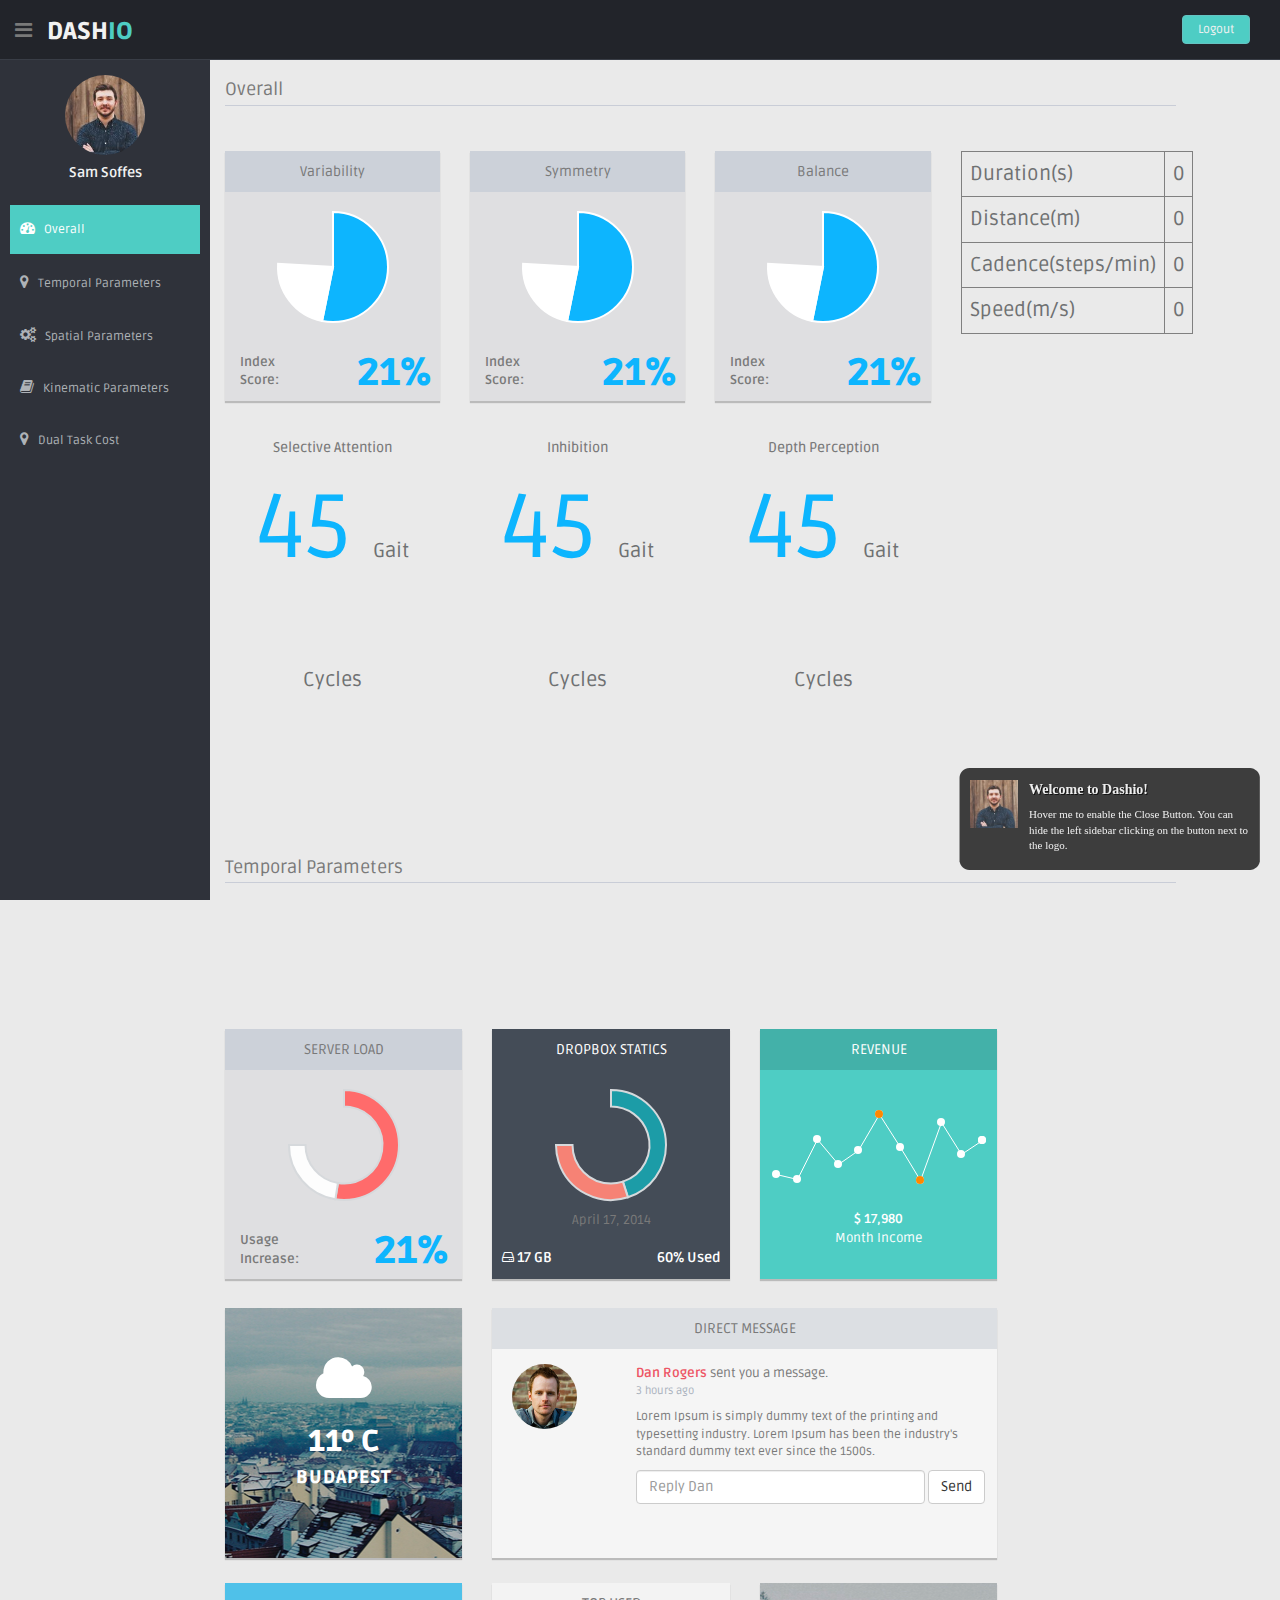
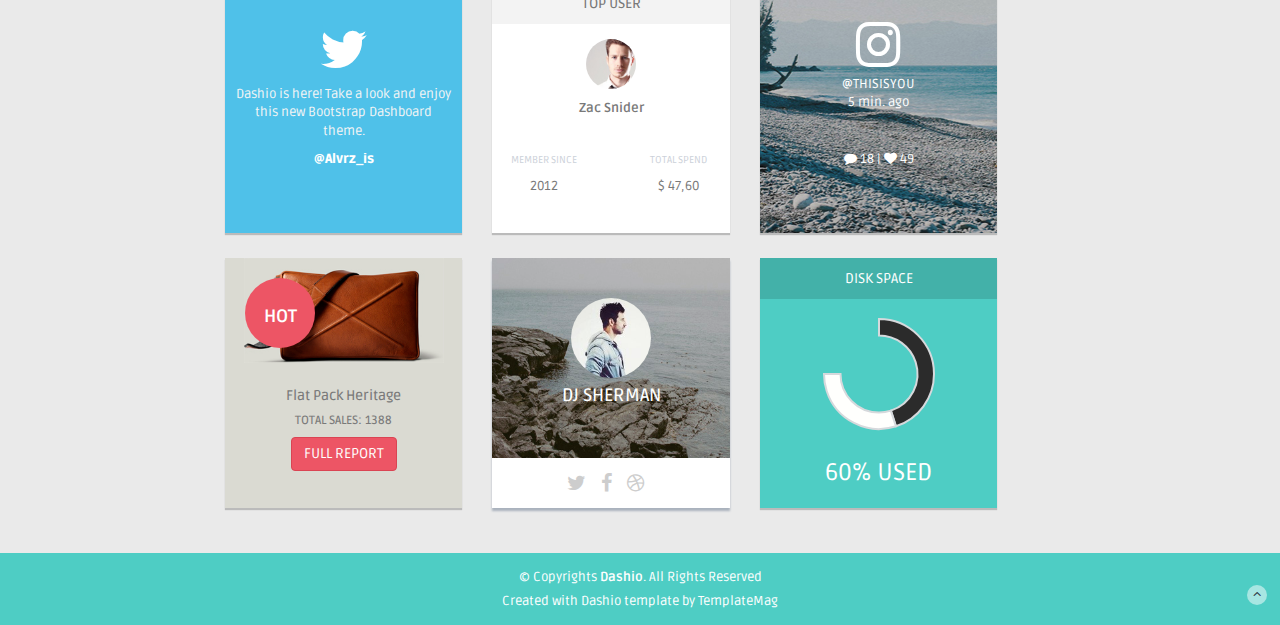
==== Dashio/index.html @ 09b2ec81 "using template for layout" ====
<!DOCTYPE html>
<html lang="en">

<head>
  <meta charset="utf-8">
  <meta name="viewport" content="width=device-width, initial-scale=1.0">
  <meta name="description" content="">
  <meta name="author" content="Dashboard">
  <meta name="keyword" content="Dashboard, Bootstrap, Admin, Template, Theme, Responsive, Fluid, Retina">
  <title>Dashio - Bootstrap Admin Template</title>

  <!-- Favicons -->
  <link href="img/favicon.png" rel="icon">
  <link href="img/apple-touch-icon.png" rel="apple-touch-icon">

  <!-- Bootstrap core CSS -->
  <link href="lib/bootstrap/css/bootstrap.min.css" rel="stylesheet">
  <!--external css-->
  <link href="lib/font-awesome/css/font-awesome.css" rel="stylesheet" />
  <link rel="stylesheet" type="text/css" href="css/zabuto_calendar.css">
  <link rel="stylesheet" type="text/css" href="lib/gritter/css/jquery.gritter.css" />
  <!-- Custom styles for this template -->
  <link href="css/style.css" rel="stylesheet">
  <link href="css/style-responsive.css" rel="stylesheet">
  <script src="lib/chart-master/Chart.js"></script>

  <!-- =======================================================
    Template Name: Dashio
    Template URL: https://templatemag.com/dashio-bootstrap-admin-template/
    Author: TemplateMag.com
    License: https://templatemag.com/license/
  ======================================================= -->
</head>

<body>
  <section id="container">
    <!-- **********************************************************************************************************************************************************
        TOP BAR CONTENT & NOTIFICATIONS
        *********************************************************************************************************************************************************** -->
    <!--header start-->
    <header class="header black-bg">
      <div class="sidebar-toggle-box">
        <div class="fa fa-bars tooltips" data-placement="right" data-original-title="Toggle Navigation"></div>
      </div>
      <!--logo start-->
      <a href="index.html" class="logo"><b>DASH<span>IO</span></b></a>
      <!--logo end-->
      <div class="top-menu">
        <ul class="nav pull-right top-menu">
          <li><a class="logout" href="login.html">Logout</a></li>
        </ul>
      </div>
    </header>
    <!--header end-->
    <!-- **********************************************************************************************************************************************************
        MAIN SIDEBAR MENU
        *********************************************************************************************************************************************************** -->
    <!--sidebar start-->
    <aside>
      <div id="sidebar" class="nav-collapse ">
        <!-- sidebar menu start-->
        <ul class="sidebar-menu" id="nav-accordion">
          <p class="centered"><a href="profile.html"><img src="img/ui-sam.jpg" class="img-circle" width="80"></a></p>
          <h5 class="centered">Sam Soffes</h5>
          <li class="mt">
            <a class="active" href="index.html#overall">
              <i class="fa fa-dashboard"></i>
              <span>Overall</span>
              </a>
          </li>
          <li>
            <a href="index.html">
              <i class="fa fa-map-marker"></i>
              <span>Temporal Parameters</span>
              </a>
          </li>
          <li class="sub-menu">
            <a href="javascript:;">
              <i class="fa fa-cogs"></i>
              <span>Spatial Parameters</span>
              </a>
            <ul class="sub">
              <li><a href="index.html">Stride Length</a></li>
              <li><a href="index.html">Stride Width</a></li>
              <li><a href="index.html">Step Height</a></li>
            </ul>
          </li>
          <li class="sub-menu">
            <a href="javascript:;">
              <i class="fa fa-book"></i>
              <span>Kinematic Parameters</span>
              </a>
            <ul class="sub">
              <li><a href="index.html">Knee Bend Angle</a></li>
              <li><a href="index.html">Trunk Forward Angle</a></li>
              <li><a href="index.html">Lateral Trunk Lean Angle</a></li>
            </ul>
          </li>
          <li>
            <a href="index.html">
              <i class="fa fa-map-marker"></i>
              <span>Dual Task Cost </span>
              </a>
          </li>
    
        <!-- sidebar menu end-->
      </div>
    </aside>
    <!--sidebar end-->
    <!-- **********************************************************************************************************************************************************
        MAIN CONTENT
        *********************************************************************************************************************************************************** -->
    <!--main content start-->
    <section id="main-content">
      <section id="overall">
        <section class="wrapper">
          <div class="row">
            <div class="col-lg-11 main-chart">
              <div class="border-head">
                <h3>Overall</h3>
              </div>

              <div class="row mt">
                <div class="col-md-3 col-sm-4 mb">
                  <div class="grey-panel pn donut-chart">
                    <div class="grey-header">
                      <h5>Variability</h5>
                    </div>
                    <canvas id="variability01" height="120" width="120"></canvas>
                    <div class="row">
                      <div class="col-sm-6 col-xs-6 goleft">
                        <p>Index<br/>Score:</p>
                      </div>
                      <div class="col-sm-6 col-xs-6">
                        <h2>21%</h2>
                      </div>
                    </div>
                  </div>
                  <!-- /grey-panel -->
                </div>

                <div class="col-md-3 col-sm-4 mb">
                  <div class="grey-panel pn donut-chart">
                    <div class="grey-header">
                      <h5>Symmetry</h5>
                    </div>
                    <canvas id="symmetry01" height="120" width="120"></canvas>
                    <div class="row">
                      <div class="col-sm-6 col-xs-6 goleft">
                        <p>Index<br/>Score:</p>
                      </div>
                      <div class="col-sm-6 col-xs-6">
                        <h2>21%</h2>
                      </div>
                    </div>
                  </div>
                  <!-- /grey-panel -->
                </div>

                <div class="col-md-3 col-sm-4 mb">
                  <div class="grey-panel pn donut-chart">
                    <div class="grey-header">
                      <h5>Balance</h5>
                    </div>
                    <canvas id="balance01" height="120" width="120"></canvas>
                    <div class="row">
                      <div class="col-sm-6 col-xs-6 goleft">
                        <p>Index<br/>Score:</p>
                      </div>
                      <div class="col-sm-6 col-xs-6">
                        <h2>21%</h2>
                      </div>
                    </div>
                  </div>
                  <!-- /grey-panel -->
                </div>

                <div class="col-md-3 col-sm-4 mb" style="font-size:20px; color:#6F7172 ">
                  <table  style="border: 1px solid gray;">
                    <tr>
                      <td style="border: 1px solid gray;padding:8px ">Duration(s)</td>
                      <td style="border: 1px solid gray;padding:8px ">0</td>
                    </tr>
                    <tr>
                      <td style="border: 1px solid gray ;padding:8px">Distance(m)</td>
                      <td style="border: 1px solid gray;padding:8px ">0</td>
                    </tr>
                    <tr>
                      <td style="border: 1px solid gray;padding:8px ">Cadence(steps/min)</td>
                      <td style="border: 1px solid gray;padding:8px ">0</td>
                    </tr>
                    <tr>
                      <td style="border: 1px solid gray ;padding:8px">Speed(m/s)</td>
                      <td style="border: 1px solid gray;padding:8px ">0</td>
                    </tr>
                  </table>
                </div>

              </div>

              <div class="row">
                <div class="col-md-3 col-sm-4 mb">
                  <div class="grey-header centered">
                    <h5>Selective Attention</h5>
                    <p style="text-align:center;font-size:90px;color:#0DB5FE">45
                    <a style="font-size:20px;color:#6F7172">Gait Cycles</a></p>
                  </div>
                </div>

                <div class="col-md-3 col-sm-4 mb">
                  <div class="grey-header centered">
                    <h5>Inhibition</h5>
                    <p style="text-align:center;font-size:90px;color:#0DB5FE">45
                    <a style="font-size:20px;color:#6F7172">Gait Cycles</a></p>
                  </div>
                </div>

                <div class="col-md-3 col-sm-4 mb">
                  <div class="grey-header centered">
                    <h5>Depth Perception</h5>
                    <p style="text-align:center;font-size:90px;color:#0DB5FE">45
                    <a style="font-size:20px;color:#6F7172">Gait Cycles</a></p>
                  </div>
                </div>
              </div>

            </div>
          </div>
        </section>
      <!-- END OVERALL SECTION -->
      </section> 

      <section id="temporal">
        <section class="wrapper">
          <div class="row">
            <div class="col-lg-11 main-chart">
              <div class="border-head">
                <h3>Temporal Parameters</h3>
              </div>

            </div>
          </div>
        </section>
      <!-- END TEMPORAL SECTION -->
      </section>

      <section class="wrapper">
        <div class="row">
          <div class="col-lg-9 main-chart">
            <!--custom chart end-->
            <div class="row mt">
              <!-- SERVER STATUS PANELS -->
              <div class="col-md-4 col-sm-4 mb">
                <div class="grey-panel pn donut-chart">
                  <div class="grey-header">
                    <h5>SERVER LOAD</h5>
                  </div>
                  <canvas id="serverstatus01" height="120" width="120"></canvas>
                  <script>
                    var doughnutData = [{
                        value: 70,
                        color: "#FF6B6B"
                      },
                      {
                        value: 30,
                        color: "#fdfdfd"
                      }
                    ];
                    var myDoughnut = new Chart(document.getElementById("serverstatus01").getContext("2d")).Doughnut(doughnutData);
                  </script>
                  <div class="row">
                    <div class="col-sm-6 col-xs-6 goleft">
                      <p>Usage<br/>Increase:</p>
                    </div>
                    <div class="col-sm-6 col-xs-6">
                      <h2>21%</h2>
                    </div>
                  </div>
                </div>
                <!-- /grey-panel -->
              </div>
              <!-- /col-md-4-->
              <div class="col-md-4 col-sm-4 mb">
                <div class="darkblue-panel pn">
                  <div class="darkblue-header">
                    <h5>DROPBOX STATICS</h5>
                  </div>
                  <canvas id="serverstatus02" height="120" width="120"></canvas>
                  <script>
                    var doughnutData = [{
                        value: 60,
                        color: "#1c9ca7"
                      },
                      {
                        value: 40,
                        color: "#f68275"
                      }
                    ];
                    var myDoughnut = new Chart(document.getElementById("serverstatus02").getContext("2d")).Doughnut(doughnutData);
                  </script>
                  <p>April 17, 2014</p>
                  <footer>
                    <div class="pull-left">
                      <h5><i class="fa fa-hdd-o"></i> 17 GB</h5>
                    </div>
                    <div class="pull-right">
                      <h5>60% Used</h5>
                    </div>
                  </footer>
                </div>
                <!--  /darkblue panel -->
              </div>
              <!-- /col-md-4 -->
              <div class="col-md-4 col-sm-4 mb">
                <!-- REVENUE PANEL -->
                <div class="green-panel pn">
                  <div class="green-header">
                    <h5>REVENUE</h5>
                  </div>
                  <div class="chart mt">
                    <div class="sparkline" data-type="line" data-resize="true" data-height="75" data-width="90%" data-line-width="1" data-line-color="#fff" data-spot-color="#fff" data-fill-color="" data-highlight-line-color="#fff" data-spot-radius="4" data-data="[200,135,667,333,526,996,564,123,890,464,655]"></div>
                  </div>
                  <p class="mt"><b>$ 17,980</b><br/>Month Income</p>
                </div>
              </div>
              <!-- /col-md-4 -->
            </div>
            <!-- /row -->
            <div class="row">
              <!-- WEATHER PANEL -->
              <div class="col-md-4 mb">
                <div class="weather pn">
                  <i class="fa fa-cloud fa-4x"></i>
                  <h2>11º C</h2>
                  <h4>BUDAPEST</h4>
                </div>
              </div>
              <!-- /col-md-4-->
              <!-- DIRECT MESSAGE PANEL -->
              <div class="col-md-8 mb">
                <div class="message-p pn">
                  <div class="message-header">
                    <h5>DIRECT MESSAGE</h5>
                  </div>
                  <div class="row">
                    <div class="col-md-3 centered hidden-sm hidden-xs">
                      <img src="img/ui-danro.jpg" class="img-circle" width="65">
                    </div>
                    <div class="col-md-9">
                      <p>
                        <name>Dan Rogers</name>
                        sent you a message.
                      </p>
                      <p class="small">3 hours ago</p>
                      <p class="message">Lorem Ipsum is simply dummy text of the printing and typesetting industry. Lorem Ipsum has been the industry's standard dummy text ever since the 1500s.</p>
                      <form class="form-inline" role="form">
                        <div class="form-group">
                          <input type="text" class="form-control" id="exampleInputText" placeholder="Reply Dan">
                        </div>
                        <button type="submit" class="btn btn-default">Send</button>
                      </form>
                    </div>
                  </div>
                </div>
                <!-- /Message Panel-->
              </div>
              <!-- /col-md-8  -->
            </div>
            <div class="row">
              <!-- TWITTER PANEL -->
              <div class="col-md-4 mb">
                <div class="twitter-panel pn">
                  <i class="fa fa-twitter fa-4x"></i>
                  <p>Dashio is here! Take a look and enjoy this new Bootstrap Dashboard theme.</p>
                  <p class="user">@Alvrz_is</p>
                </div>
              </div>
              <!-- /col-md-4 -->
              <div class="col-md-4 mb">
                <!-- WHITE PANEL - TOP USER -->
                <div class="white-panel pn">
                  <div class="white-header">
                    <h5>TOP USER</h5>
                  </div>
                  <p><img src="img/ui-zac.jpg" class="img-circle" width="50"></p>
                  <p><b>Zac Snider</b></p>
                  <div class="row">
                    <div class="col-md-6">
                      <p class="small mt">MEMBER SINCE</p>
                      <p>2012</p>
                    </div>
                    <div class="col-md-6">
                      <p class="small mt">TOTAL SPEND</p>
                      <p>$ 47,60</p>
                    </div>
                  </div>
                </div>
              </div>
              <!-- /col-md-4 -->
              <div class="col-md-4 mb">
                <!-- INSTAGRAM PANEL -->
                <div class="instagram-panel pn">
                  <i class="fa fa-instagram fa-4x"></i>
                  <p>@THISISYOU<br/> 5 min. ago
                  </p>
                  <p><i class="fa fa-comment"></i> 18 | <i class="fa fa-heart"></i> 49</p>
                </div>
              </div>
              <!-- /col-md-4 -->
            </div>
            <!-- /row -->
            <div class="row">
              <div class="col-lg-4 col-md-4 col-sm-4 mb">
                <div class="product-panel-2 pn">
                  <div class="badge badge-hot">HOT</div>
                  <img src="img/product.jpg" width="200" alt="">
                  <h5 class="mt">Flat Pack Heritage</h5>
                  <h6>TOTAL SALES: 1388</h6>
                  <button class="btn btn-small btn-theme04">FULL REPORT</button>
                </div>
              </div>
              <!-- /col-md-4 -->
              <!--  PROFILE 02 PANEL -->
              <div class="col-lg-4 col-md-4 col-sm-4 mb">
                <div class="content-panel pn">
                  <div id="profile-02">
                    <div class="user">
                      <img src="img/friends/fr-06.jpg" class="img-circle" width="80">
                      <h4>DJ SHERMAN</h4>
                    </div>
                  </div>
                  <div class="pr2-social centered">
                    <a href="#"><i class="fa fa-twitter"></i></a>
                    <a href="#"><i class="fa fa-facebook"></i></a>
                    <a href="#"><i class="fa fa-dribbble"></i></a>
                  </div>
                </div>
                <!-- /panel -->
              </div>
              <!--/ col-md-4 -->
              <div class="col-md-4 col-sm-4 mb">
                <div class="green-panel pn">
                  <div class="green-header">
                    <h5>DISK SPACE</h5>
                  </div>
                  <canvas id="serverstatus03" height="120" width="120"></canvas>
                  <script>
                    var doughnutData = [{
                        value: 60,
                        color: "#2b2b2b"
                      },
                      {
                        value: 40,
                        color: "#fffffd"
                      }
                    ];
                    var myDoughnut = new Chart(document.getElementById("serverstatus03").getContext("2d")).Doughnut(doughnutData);
                  </script>
                  <h3>60% USED</h3>
                </div>
              </div>
              <!-- /col-md-4 -->
            </div>
            <!-- /row -->
          </div>
          <!-- /col-lg-9 END SECTION MIDDLE -->
        </div>
        <!-- /row -->
      </section>
    </section>
    <!--main content end-->
    <!--footer start-->
    <footer class="site-footer">
      <div class="text-center">
        <p>
          &copy; Copyrights <strong>Dashio</strong>. All Rights Reserved
        </p>
        <div class="credits">
          <!--
            You are NOT allowed to delete the credit link to TemplateMag with free version.
            You can delete the credit link only if you bought the pro version.
            Buy the pro version with working PHP/AJAX contact form: https://templatemag.com/dashio-bootstrap-admin-template/
            Licensing information: https://templatemag.com/license/
          -->
          Created with Dashio template by <a href="https://templatemag.com/">TemplateMag</a>
        </div>
        <a href="index.html#" class="go-top">
          <i class="fa fa-angle-up"></i>
          </a>
      </div>
    </footer>
    <!--footer end-->
  </section>
  <!-- js placed at the end of the document so the pages load faster -->
  <script src="lib/jquery/jquery.min.js"></script>

  <script src="lib/bootstrap/js/bootstrap.min.js"></script>
  <script class="include" type="text/javascript" src="lib/jquery.dcjqaccordion.2.7.js"></script>
  <script src="lib/jquery.scrollTo.min.js"></script>
  <script src="lib/jquery.nicescroll.js" type="text/javascript"></script>
  <script src="lib/jquery.sparkline.js"></script>
  <!--common script for all pages-->
  <script src="lib/common-scripts.js"></script>
  <script type="text/javascript" src="lib/gritter/js/jquery.gritter.js"></script>
  <script type="text/javascript" src="lib/gritter-conf.js"></script>
  <script src="js/bgcharts.js"></script>
  <!--script for this page-->
  <script src="lib/sparkline-chart.js"></script>
  <script src="lib/zabuto_calendar.js"></script>
  <script type="text/javascript">
    $(document).ready(function() {
      var unique_id = $.gritter.add({
        // (string | mandatory) the heading of the notification
        title: 'Welcome to Dashio!',
        // (string | mandatory) the text inside the notification
        text: 'Hover me to enable the Close Button. You can hide the left sidebar clicking on the button next to the logo.',
        // (string | optional) the image to display on the left
        image: 'img/ui-sam.jpg',
        // (bool | optional) if you want it to fade out on its own or just sit there
        sticky: false,
        // (int | optional) the time you want it to be alive for before fading out
        time: 8000,
        // (string | optional) the class name you want to apply to that specific message
        class_name: 'my-sticky-class'
      });

      return false;
    });
  </script>
  <script type="application/javascript">
    $(document).ready(function() {
      $("#date-popover").popover({
        html: true,
        trigger: "manual"
      });
      $("#date-popover").hide();
      $("#date-popover").click(function(e) {
        $(this).hide();
      });

      $("#my-calendar").zabuto_calendar({
        action: function() {
          return myDateFunction(this.id, false);
        },
        action_nav: function() {
          return myNavFunction(this.id);
        },
        ajax: {
          url: "show_data.php?action=1",
          modal: true
        },
        legend: [{
            type: "text",
            label: "Special event",
            badge: "00"
          },
          {
            type: "block",
            label: "Regular event",
          }
        ]
      });
    });

    function myNavFunction(id) {
      $("#date-popover").hide();
      var nav = $("#" + id).data("navigation");
      var to = $("#" + id).data("to");
      console.log('nav ' + nav + ' to: ' + to.month + '/' + to.year);
    }
  </script>
</body>

</html>
---- Dashio/css/zabuto_calendar.css ----
/**
 * Zabuto Calendar
 */

div.zabuto_calendar {
    margin: 0;
    padding: 10px;
}

.calendar-month-header 		{font-size:116%!important;}
.calendar-month-header th 	{font-weight:600!important;}

div.zabuto_calendar .table {
    width: 100%;
    margin: 0;
    padding: 0px;
}

div.zabuto_calendar .table th,
div.zabuto_calendar .table td {
    padding: 11.9px 0px;
    text-align: center;
}

div.zabuto_calendar .table tr th,
div.zabuto_calendar .table tr td {
    background-color:;
}

div.zabuto_calendar .table tr.calendar-month-header th {
    background-color:;
}

div.zabuto_calendar .table tr.calendar-month-header th span {
    cursor: pointer;
    display: inline-block;
    padding-bottom:0px;
	
}

div.zabuto_calendar .table tr.calendar-dow-header th {
    background-color:;
}

div.zabuto_calendar .table tr:last-child {
    border-bottom: 0px solid #dddddd;
}

div.zabuto_calendar .table tr.calendar-month-header th {
    padding:10px;
	
	}

div.zabuto_calendar .table-bordered tr.calendar-month-header th {
    border-left: 0;
    border-right: 0;
}

div.zabuto_calendar .table-bordered tr.calendar-month-header th:first-child {
    border-left: 0px solid #dddddd;
}

div.zabuto_calendar div.calendar-month-navigation {
    cursor: pointer;
    margin: 0;
    padding: 0;
    padding-top:0px;
}

div.zabuto_calendar tr.calendar-dow-header th,
div.zabuto_calendar tr.calendar-dow td {
    width: 14%;
}

div.zabuto_calendar .table tr td div.day {
    margin: 0px;
    padding-top: 0px;
    padding-bottom: 0px;
}

/* actions and events */
div.zabuto_calendar .table tr td.event div.day,
div.zabuto_calendar ul.legend li.event {
    background-color:;
}

div.zabuto_calendar .table tr td.dow-clickable,
div.zabuto_calendar .table tr td.event-clickable {
    cursor: pointer;
}

/* badge */
div.zabuto_calendar .badge-today,
div.zabuto_calendar div.legend span.badge-today {
    background-color:;
    color: #ffffff;
    text-shadow: none;
}

div.zabuto_calendar .badge-event,
div.zabuto_calendar div.legend span.badge-event {
    background-color:;
    color: #ffffff;
    text-shadow: none;
}

div.zabuto_calendar .badge-event {
    font-size: 0.95em;
    padding-left: 8px;
    padding-right: 8px;
    padding-bottom: 4px;
}

/* legend */
div.zabuto_calendar div.legend {
    margin-top: 15px;
    text-align: right;
	padding-right:10px;
	padding-bottom:10px;
}

div.zabuto_calendar div.legend span {
    font-size: 10px;
    font-weight: normal;
}

div.zabuto_calendar div.legend span.legend-text:after,
div.zabuto_calendar div.legend span.legend-block:after,
div.zabuto_calendar div.legend span.legend-list:after,
div.zabuto_calendar div.legend span.legend-spacer:after {
    content: ' ';
}

div.zabuto_calendar div.legend span.legend-spacer {
    padding-left: 25px;
}

div.zabuto_calendar ul.legend > span {
    padding-left: 2px;
}

div.zabuto_calendar ul.legend {
    display: inline-block;
    list-style: none outside none;
    margin: 0;
    padding: 0;
}

div.zabuto_calendar ul.legend li {
    display: inline-block;
    height: 8px;
    width: 8px;
    margin-left: 5px;
}

div.zabuto_calendar ul.legend
div.zabuto_calendar ul.legend li:first-child {
    margin-left: 7px;
}

div.zabuto_calendar ul.legend li:last-child {
    margin-right: 5px;
}

div.zabuto_calendar div.legend span.badge {
    font-size: 0.9em;
    border-radius: 5px 5px 5px 5px;
    padding-left: 5px;
    padding-right: 5px;
    padding-top: 2px;
    padding-bottom: 3px;
}

/* responsive */
@media (max-width: 979px) {
    div.zabuto_calendar .table th,
    div.zabuto_calendar .table td {
        padding: 2px 1px;
    }
}
---- Dashio/css/style.css ----
/**
* Template Name: Dashio
* Template URL: https://templatemag.com/dashio-bootstrap-admin-template/
* Author: TemplateMag.com
* License: https://templatemag.com/license/
*/
/*
Template Name: DASHIO - Bootstrap 3.1.1 Admin Theme
Template Version: 1.0
Author: Carlos Alvarez
Website: http://Alvarez.is/
*/

/* Import fonts */
@import url(http://fonts.googleapis.com/css?family=Ruda:400,700,900);

/* BASIC THEME CONFIGURATION */
body {
    color: #797979;
	background: #eaeaea;
    font-family: 'Ruda', sans-serif;
    padding: 0px !important;
    margin: 0px !important;
    font-size:13px;
}

ul li {
    list-style: none;
}

a, a:hover, a:focus {
    text-decoration: none;
    outline: none;
}
::selection {

    background: #4ECDC4;
    color: #fff;
}
::-moz-selection {
    background: #4ECDC4;
    color: #fff;
}

#container {
    width: 100%;
    height: 100%;
}

/* Bootstrap Modifications */
.modal-header {
	background: #4ECDC4;
}

.modal-title {
	color: white;
}

.btn-round {
	border-radius: 20px;
	-webkit-border-radius: 20px;
}

.accordion-heading .accordion-toggle {
	display: block;
	cursor: pointer;
	border-top: 1px solid #F5F5F5;
	padding: 5px 0px;
	line-height: 28.75px;
	text-transform: uppercase;
	color: #1a1a1a;
	background-color: #ffffff;
	outline: none !important;
	text-decoration: none;
}



/*Theme Backgrounds*/

.bg-theme {
	background-color: #4ECDC4;
}

.bg-theme02 {
	background-color: #ac92ec;
}

.bg-theme03 {
  background-color: #48cfad;
}

.bg-theme04 {
  background-color: #ed5565;
}
/*Theme Buttons*/

.btn-theme {
  color: #fff;
  background-color: #4ECDC4;
  border-color: #48bcb4;
}
.btn-theme:hover,
.btn-theme:focus,
.btn-theme:active,
.btn-theme.active,
.open .dropdown-toggle.btn-theme {
  color: #fff;
  background-color: #48bcb4;
  border-color: #48bcb4;
}

.btn-theme02 {
  color: #fff;
  background-color: #ac92ec;
  border-color: #967adc;
}
.btn-theme02:hover,
.btn-theme02:focus,
.btn-theme02:active,
.btn-theme02.active,
.open .dropdown-toggle.btn-theme02 {
  color: #fff;
  background-color: #967adc;
  border-color: #967adc;
}

.btn-theme03 {
  color: #fff;
  background-color: #48cfad;
  border-color: #37bc9b;
}
.btn-theme03:hover,
.btn-theme03:focus,
.btn-theme03:active,
.btn-theme03.active,
.open .dropdown-toggle.btn-theme03 {
  color: #fff;
  background-color: #37bc9b;
  border-color: #37bc9b;
}

.btn-theme04 {
  color: #fff;
  background-color: #ed5565;
  border-color: #da4453;
}
.btn-theme04:hover,
.btn-theme04:focus,
.btn-theme04:active,
.btn-theme04.active,
.open .dropdown-toggle.btn-theme04 {
  color: #fff;
  background-color: #da4453;
  border-color: #da4453;
}

.btn-clear-g {
	color: #48bcb4;
	background: transparent;
	border-color: #48bcb4;
}

.btn-clear-g:hover {
	color: white;
}

hr {
  margin-top: 20px;
  margin-bottom: 20px;
  border: 0;
  border-top: 1px solid #797979;
}



/*Helpers*/

.centered {
	text-align: center;
}

.goleft {
	text-align: left;
}

.goright {
	text-align: right;
}

.mt {
	margin-top: 25px;
}

.mb {
	margin-bottom: 25px;
}


.no-padding {
	padding: 0 !important;
}

.no-margin {
	margin: 0 !important;
}

/*Exclusive Theme Colors Configuration*/

.label-theme {
	background-color: #4ECDC4;
}

.bg-theme {
	background-color: #4ECDC4;
}

ul.top-menu > li > .logout {
	color: #f2f2f2;
	font-size: 12px;
	border-radius: 4px;
	-webkit-border-radius: 4px;
	border: 1px solid #64c3c2 !important;
	padding: 5px 15px;
	margin-right: 15px;
	background: #4ECDC4;
	margin-top: 15px;
}


/*sidebar navigation*/

#sidebar {
    width: 210px;
    height: 100%;
    position: fixed;
    background: #2f323a;
}

#sidebar h5 {
	color: #f2f2f2;
	font-weight: 700;
}

#sidebar ul li {
    position: relative;
}

#sidebar .sub-menu > .sub li  {
    padding-left: 32px;
}

#sidebar .sub-menu > .sub li:last-child {
    padding-bottom: 10px;
}

/*LEFT NAVIGATION ICON*/
.dcjq-icon {
    height:17px;
    width:17px;
    display:inline-block;
    background: url("../img/nav-expand.png") no-repeat top;
    border-radius:3px;
    -moz-border-radius:3px;
    -webkit-border-radius:3px;
    position:absolute;
    right:10px;
    top:15px;
}
.active .dcjq-icon {
    background: url("../img/nav-expand.png") no-repeat bottom;
    border-radius:3px;
    -moz-border-radius:3px;
    -webkit-border-radius:3px;
}
/*---*/

.nav-collapse.collapse {
    display: inline;
}

ul.sidebar-menu , ul.sidebar-menu li ul.sub{
    margin: -2px 0 0;
    padding: 0;
}

ul.sidebar-menu {
    margin-top: 75px;
}

#sidebar > ul > li > ul.sub {
    display: none;
}

#sidebar > ul > li.active > ul.sub, #sidebar > ul > li > ul.sub > li > a {
    display: block;
}

ul.sidebar-menu li ul.sub li{
    background: #2f323a;
    margin-bottom: 0;
    margin-left: 0;
    margin-right: 0;
}

ul.sidebar-menu li ul.sub li:last-child{
    border-radius: 0 0 4px 4px;
    -webkit-border-radius: 0 0 4px 4px;
}

ul.sidebar-menu li ul.sub li a {
    font-size: 12px;
    padding: 6px 0;
    line-height: 35px;
    height: 35px;
    -webkit-transition: all 0.3s ease;
    -moz-transition: all 0.3s ease;
    -o-transition: all 0.3s ease;
    -ms-transition: all 0.3s ease;
    transition: all 0.3s ease;
    color: #aeb2b7;
}

ul.sidebar-menu li ul.sub li a:hover {
	color: white;
	background: transparent;
}

ul.sidebar-menu li ul.sub li.active a {
    color: #4ECDC4;
    -webkit-transition: all 0.3s ease;
    -moz-transition: all 0.3s ease;
    -o-transition: all 0.3s ease;
    -ms-transition: all 0.3s ease;
    transition: all 0.3s ease;
    display: block;
}

ul.sidebar-menu li{
    /*line-height: 20px !important;*/
    margin-bottom: 5px;
    margin-left:10px;
    margin-right:10px;
}

ul.sidebar-menu li.sub-menu{
    line-height: 15px;
}

ul.sidebar-menu li a span{
    display: inline-block;
}

ul.sidebar-menu li a{
    color: #aeb2b7;
    text-decoration: none;
    display: block;
    padding: 15px 0 15px 10px;
    font-size: 12px;
    outline: none;
    -webkit-transition: all 0.3s ease;
    -moz-transition: all 0.3s ease;
    -o-transition: all 0.3s ease;
    -ms-transition: all 0.3s ease;
    transition: all 0.3s ease;
}

ul.sidebar-menu li a.active, ul.sidebar-menu li a:hover, ul.sidebar-menu li a:focus {
    background: #4ECDC4;
    color: #fff;
    display: block;

    -webkit-transition: all 0.3s ease;
    -moz-transition: all 0.3s ease;
    -o-transition: all 0.3s ease;
    -ms-transition: all 0.3s ease;
    transition: all 0.3s ease;
}


ul.sidebar-menu li a i {
    font-size: 15px;
    padding-right: 6px;
}

ul.sidebar-menu li a:hover i, ul.sidebar-menu li a:focus i {
    color: #fff;
}

ul.sidebar-menu li a.active i {
    color: #fff;
}


.mail-info, .mail-info:hover {
    margin: -3px 6px 0 0;
    font-size: 11px;
}

/* MAIN CONTENT CONFIGURATION */
#main-content {
    margin-left: 210px;
}

.header, .footer {
    min-height: 60px;
    padding: 0 15px;
}

.header {
    position: fixed;
    left: 0;
    right: 0;
    z-index: 1002;
}

.black-bg {
    background: #22242a;
    border-bottom: 1px solid #393d46;
}

.wrapper {
    display: inline-block;
    margin-top: 60px;
    padding-left: 15px;
    padding-right: 15px;
    padding-bottom: 15px;
    padding-top: 0px;
    width: 100%;
}

a.logo {
    font-size: 24px;
    color: #f2f2f2;
    float: left;
    margin-top: 15px;
    text-transform: uppercase;
}

a.logo b {
    font-weight: 900;
}

a.logo:hover, a.logo:focus {
    text-decoration: none;
    outline: none;
}

a.logo span {
    color: #4ECDC4;
}


/*notification*/
#top_menu .nav > li, ul.top-menu > li {
    float: left;
}

.notify-row {
    float: left;
    margin-top: 15px;
    margin-left: 92px;
}

.notify-row .notification span.label {
    display: inline-block;
    height: 18px;
    width: 20px;
    padding: 5px;
}

ul.top-menu > li > a {
    color: #666666;
    font-size: 16px;
    border-radius: 4px;
    -webkit-border-radius: 4px;
    border:1px solid #666666 !important;
    padding: 2px 6px;
    margin-right: 15px;
}

ul.top-menu > li > a:hover, ul.top-menu > li > a:focus {
    border:1px solid #b6b6b6 !important;
    background-color: transparent !important;
    border-color: #b6b6b6 !important;
    text-decoration: none;
    border-radius: 4px;
    -webkit-border-radius: 4px;
    color: #b6b6b6 !important;
}

.notify-row .badge {
    position: absolute;
    right: -10px;
    top: -10px;
    z-index: 100;
}

.dropdown-menu.extended {
    max-width: 300px !important;
    min-width: 160px !important;
    top: 42px;
    width: 235px !important;
    padding: 0;
    box-shadow: 0 2px 5px rgba(0, 0, 0, 0.176) !important;
    border: none !important;
    border-radius: 4px;
    -webkit-border-radius: 4px;
}

@media screen and (-webkit-min-device-pixel-ratio:0) {
    /* Safari and Chrome */
    .dropdown-menu.extended  {
        box-shadow: 0 2px 8px rgba(0, 0, 0, 0.176) !important;
    };
    }

.dropdown-menu.extended li p {
    background-color: #F1F2F7;
    color: #666666;
    margin: 0;
    padding: 10px;
    border-radius: 4px 4px 0px 0px;
    -webkit-border-radius: 4px 4px 0px 0px;
}

.dropdown-menu.extended li p.green {
    background-color: #4ECDC4;
    color: #fff;
}

.dropdown-menu.extended li p.yellow {
    background-color: #fcb322;
    color: #fff;
}

.dropdown-menu.extended li a {
    border-bottom: 1px solid #EBEBEB !important;
    font-size: 12px;
    list-style: none;
}

.dropdown-menu.extended li a {
    padding: 15px 10px !important;
    width: 100%;
    display: inline-block;
}

.dropdown-menu.extended li a:hover {
    background-color: #F7F8F9 !important;
    color: #2E2E2E;
}

.dropdown-menu.tasks-bar .task-info .desc {
    font-size: 13px;
    font-weight: normal;
}

.dropdown-menu.tasks-bar .task-info .percent {
    display: inline-block;
    float: right;
    font-size: 13px;
    font-weight: 600;
    padding-left: 10px;
    margin-top: -4px;
}

.dropdown-menu.extended .progress {
    margin-bottom: 0 !important;
    height: 10px;
}

.dropdown-menu.inbox li a .photo img {
    border-radius: 2px 2px 2px 2px;
    float: left;
    height: 40px;
    margin-right: 4px;
    width: 40px;
}

.dropdown-menu.inbox li a .subject {
    display: block;
}

.dropdown-menu.inbox li a .subject .from {
    font-size: 12px;
    font-weight: 600;
}

.dropdown-menu.inbox li a .subject .time {
    font-size: 11px;
    font-style: italic;
    font-weight: bold;
    position: absolute;
    right: 5px;
}

.dropdown-menu.inbox li a .message {
    display: block !important;
    font-size: 11px;
}

.top-nav  {
    margin-top: 7px;
}

.top-nav ul.top-menu > li .dropdown-menu.logout {
    width: 268px !important;

}

.top-nav li.dropdown .dropdown-menu {
    float: right;
    right: 0;
    left: auto;
}

.dropdown-menu.extended.logout > li {
    float: left;
    text-align: center;
    width: 33.3%;
}

.dropdown-menu.extended.logout > li:last-child {
    float: left;
    text-align: center;
    width: 100%;
    background: #a9d96c;
    border-radius: 0 0 3px 3px;
}

.dropdown-menu.extended.logout > li:last-child > a, .dropdown-menu.extended.logout > li:last-child > a:hover {
    color: #fff;
    border-bottom: none !important;
    text-transform: uppercase;
}

.dropdown-menu.extended.logout > li:last-child > a:hover > i{
    color: #fff;
}

.dropdown-menu.extended.logout > li > a {
    color: #a4abbb;
    border-bottom: none !important;
}

.full-width .dropdown-menu.extended.logout > li > a:hover {
    background: none !important;
    color: #50c8ea !important;
}

.dropdown-menu.extended.logout > li > a:hover {
    background: none !important;
}

.dropdown-menu.extended.logout > li > a:hover i {
    color: #50c8ea;
}

.dropdown-menu.extended.logout > li > a i {
    font-size: 17px;
}

.dropdown-menu.extended.logout > li > a > i {
    display: block;
}

.top-nav ul.top-menu > li > a {
    border: 1px solid #eeeeee;
    border-radius: 4px;
    -webkit-border-radius: 4px;
    padding: 6px;
    background: none;
    margin-right: 0;
}
.top-nav ul.top-menu > li {
    margin-left: 10px;
}

.top-nav ul.top-menu > li > a:hover, .top-nav ul.top-menu > li > a:focus {
    border:1px solid #F1F2F7;
    background: #F1F2F7;

}

.top-nav .dropdown-menu.extended.logout {
    top: 50px;
}

.top-nav .nav .caret {
    border-bottom-color: #A4AABA;
    border-top-color: #A4AABA;
}
.top-nav ul.top-menu > li > a:hover .caret {
    border-bottom-color: #000;
    border-top-color: #000;
}

.log-arrow-up {
    background: url("../img/arrow-up.png") no-repeat;
    width: 20px;
    height: 11px;
    position: absolute;
    right: 20px;
    top: -10px;
}

/*----*/

.notify-arrow {
    border-style: solid;
    border-width: 0 9px 9px;
    height: 0;
    margin-top: 0;
    opacity: 0;
    position: absolute;
    left: 7px;
    top: -18px;
    transition: all 0.25s ease 0s;
    width: 0;
    z-index: 10;
    margin-top: 10px;
    opacity: 1;
}

.notify-arrow-yellow {
    border-color: transparent transparent #FCB322;
    border-bottom-color: #FCB322 !important;
    border-top-color: #FCB322 !important;
}
.notify-arrow-green {
    border-color: transparent transparent #4ECDC4;
    border-bottom-color: #4ECDC4 !important;
    border-top-color: #4ECDC4 !important;
}



/*--sidebar toggle---*/

.sidebar-toggle-box {
    float: left;
    padding-right: 15px;
    margin-top: 20px;
}

.sidebar-toggle-box .fa-bars {
    cursor: pointer;
    display: inline-block;
    font-size: 20px;
}


.sidebar-closed > #sidebar > ul {
    display: none;
}

.sidebar-closed #main-content {
    margin-left: 0px;
}

.sidebar-closed #sidebar {
    margin-left: -180px;
}


/* Dash Side */

.ds {
	background: #d6d9dc;
	padding-top: 20px;
}

.ds h4 {
	font-size: 14px;
	font-weight: 700;
}

.ds i {
	font-size: 14px;
}

.ds .desc {
	border-bottom: 1px dotted #979797;
	display: inline-block;
	padding: 15px 0;
	width: 100%;
}

.ds .desc:hover {
	background: #ffffff;
}

.ds .thumb {
	width: 30px;
	margin: 0 10px 0 20px;
	display: block;
	float: left;
}

.ds .details {
	width: 170px;
	float: left;
}

.ds > .desc p {
	font-size: 11px;
}

.ds p > muted {
	font-size: 9px;
	text-transform: uppercase;
	font-style: italic;
	color: #666666
}

.ds a {
	color: #4ECDC4;
}

/* MAIN CHART CONFIGURATION */
.main-chart {
	padding-top: 20px;
}

.border-head h3 {
    border-bottom: 1px solid #c9cdd7;
    margin-top: 0;
    margin-bottom: 20px;
    padding-bottom: 5px;
    font-weight: normal;
    font-size: 18px;
    display: inline-block;
    width: 100%;
    font-weight: 300;
}

.custom-bar-chart {
    height: 290px;
    margin-top: 20px;
    margin-left: 10px;
    position: relative;
    border-bottom: 1px solid #c9cdd7;
}

.custom-bar-chart .bar {
    height: 100%;
    position: relative;
    width: 6%;
    margin: 0px 4%;
    float: left;
    text-align: center;
    z-index: 10;
}

.custom-bar-chart .bar .title {
    position: absolute;
    bottom: -30px;
    width: 100%;
    text-align: center;
    font-size: 11px;
}

.custom-bar-chart .bar .value {
    position: absolute;
    bottom: 0;
    background: #4ECDC4;
    color: #4ECDC4;
    width: 100%;
    -webkit-border-radius: 5px 5px 0 0;
    -moz-border-radius: 5px 5px 0 0;
    border-radius: 5px 5px 0 0;
    -webkit-transition: all .3s ease;
    -moz-transition: all .3s ease;
    -ms-transition: all .3s ease;
    -o-transition: all .3s ease;
    transition: all .3s ease;
}



.custom-bar-chart .bar .value:hover {
    background: #2f2f2f;
    color: #fff;
}

.y-axis {
    color: #555555;
    position: absolute;
    text-align: left;
    width: 100%;
    font-size: 11px;
}

.y-axis li {
    border-top: 1px dashed #dbdce0;
    display: block;
    height: 58px;
    width: 100%;
}

.y-axis li:last-child {
    border-top: none;
}

.y-axis li span {
    display: block;
    margin: -10px 0 0 -60px;
    padding: 0 10px;
    width: 40px;
}


/*Donut Chart Main Page Conf*/
.donut-main {
	display: block;
	text-align: center;
}

.donut-main h4 {
	font-weight: 700;
	font-size: 16px;
}

/* *************************************************************************************
PANELS CONFIGURATIONS
*************************************************************************************** */

/*Panel Size*/

.pn {
	height: 250px;
	box-shadow: 0 2px 1px rgba(0, 0, 0, 0.2);
}


/*Grey Panel*/

.grey-panel {
	text-align: center;
	background: #dfdfe1;
}
.grey-panel .grey-header {
	background: #ccd1d9;
	padding: 3px;
	margin-bottom: 15px;
}
.grey-panel h5 {
	font-weight: 200;
	margin-top: 10px;
}
.grey-panel p {
	margin-left: 5px;
}
/* Specific Conf for Donut Charts*/
.donut-chart p {
	margin-top: 20px;
	font-weight: 700;
	margin-left: 15px;
}
.donut-chart h2 {
	font-weight: 900;
	color: #0DB5FE;
	font-size: 38px;
}

/* Dark Blue*/

.darkblue-panel {
	text-align: center;
	background: #444c57;
}
.darkblue-panel .darkblue-header {
	background: transparent;
	padding: 3px;
	margin-bottom: 15px;
}
.darkblue-panel h1 {
	color: #f2f2f2;
}
.darkblue-panel h5 {
	font-weight: 200;
	margin-top: 10px;
	color: white;
}
.darkblue-panel footer {
	color: white;
}
.darkblue-panel footer h5 {
	margin-left:10px;
	margin-right: 10px;
	font-weight: 700;
}

/*Green Panel*/
.green-panel {
	text-align: center;
	background: #4ECDC4;
}
.green-panel .green-header {
	background: #43b1a9;
	padding: 3px;
	margin-bottom: 15px;
}
.green-panel h5 {
	color: white;
	font-weight: 200;
	margin-top: 10px;
}
.green-panel h3 {
	color: white;
	font-weight: 100;
}
.green-panel p {
	color: white;
}

/*White Panel */
.white-panel {
	text-align: center;
	background: #ffffff;
}
.white-panel .white-header {
	background: #f3f3f3;
	padding: 3px;
	margin-bottom: 15px;
}
.white-panel .small {
	font-size: 10px;
	color: #ccd1d9;
}

/*STOCK CARD Panel*/
.card {
  background: white;
  box-shadow: 0 2px 1px rgba(0, 0, 0, 0.2);
  margin-bottom: 1em;
  height: 250px;
}
.stock .stock-chart {
  background: #00c5de;
}
.stock .stock-chart #chart {
    height: 10.7em;
    background: url(http://i.imgbox.com/abmuNQx2) center bottom no-repeat;
}
.stock .current-price {
  background: #1d2122;
  padding: 10px;
}
.stock .current-price .info abbr {
    display: block;
    color: #f8f8f8;
    font-size: 1.5em;
    font-weight: 600;
    margin-top: 0.18em;
}
.stock .current-price .changes {
    text-align: right;
}
.stock .changes .up {
	color: #4fd98b
}
.stock .current-price .changes .value {
      font-size: 1.8em;
      font-weight: 700;
}
.stock .summary {
    color: #2f2f2f;
    display: block;
    background: #f2f2f2;
    padding: 10px;
	text-align: center;
}
.stock .summary strong {
	font-weight: 900;
	font-size: 14px;
}

/*Content Panel*/
.content-panel {
	background: #ffffff;
	box-shadow: 0px 3px 2px #aab2bd;
	padding-top: 15px;
	padding-bottom: 5px;
}
.content-panel h4 {
	margin-left: 10px;
}

/*WEATHER PANELS*/

/* Weather 1 */
.weather {
	background: url(../img/weather.jpg) no-repeat center top;
	text-align: center;
	background-position: center center;
}
.weather i {
	color: white;
	margin-top: 45px;
}
.weather h2 {
	color: white;
	font-weight: 900;
}
.weather h4 {
	color: white;
	font-weight: 900;
	letter-spacing: 1px;
}

/* Weather 2 */
.weather-2 {
	background: #e9f0f4;
}
.weather-2 .weather-2-header {
	background: #54bae6;
	padding-top: 5px;
	margin-bottom: 5px;
}
.weather-2 .weather-2-header p {
	color: white;
	margin-left: 5px;
	margin-right: 5px;
}
.weather-2 .weather-2-header p small {
	font-size: 10px;
}
.weather-2 .data {
	margin-right: 10px;
	margin-left: 10px;
	color: #272b34;
}
.weather-2 .data h5 {
	margin-top: 0px;
	font-weight: lighter;
}
.weather-2 .data h1{
	margin-top: 2px;
}

/* Weather 3 */
.weather-3 {
	background: #ffcf00;
}

.weather-3 i {
	color: white;
	margin-top: 30px;
	font-size: 70px;
}
.weather-3 h1 {
	margin-top: 10px;
	color: white;
	font-weight: 900;
}
.weather-3 .info {
	background: #f2f2f2;
}
.weather-3 .info i {
	font-size: 15px;
	color: #c2c2c2;
	margin-bottom: 0px;
	margin-top: 10px;
}
.weather-3 .info h3 {
	font-weight: 900;
	margin-bottom: 0px;
}
.weather-3 .info p {
	margin-left: 10px;
	margin-right: 10px;
	margin-bottom: 16px;
	color: #c2c2c2;
	font-size: 15px;
	font-weight: 700;
}


/* Message Panel */
.message-p {
	background: #f5f5f5;
}
.message-p .message-header {
	background: #dcdfe3;
	padding: 3px;
	margin-bottom: 15px;
	text-align: center;
}
.message-p h5 {
	font-weight: 200;
	margin-top: 10px;
}
.message-p p {
	margin-left: 10px;
}
.message-p .small {
	font-size: 11px;
	color: #aab2bd;
	margin-top: -10px;
}
.message-p name {
	color: #ed5565;
	font-weight: 700;
}
.message-p .message {
	font-size: 12px;
}
.message-p .form-inline {
	margin-left: 10px;
}
.message-p .form-inline .form-group {
	width: 80%;
}
.message-p .form-inline .form-control {
	width: 100%
}

/*Twitter Panel*/
.twitter-panel {
	background: #4fc1e9;
	text-align: center;
}
.twitter-panel i {
	color: white;
	margin-top: 40px;
}
.twitter-panel p {
	color: #f5f5f5;
	margin: 10px;
}
.twitter-panel .user {
	color: white;
	font-weight: 900;
}


/* Instagram Panel*/
.instagram-panel {
	background: url(../img/instagram.jpg) no-repeat center top;
	text-align: center;
	background-position: center center;
}
.instagram-panel i {
	color: white;
	margin-top: 35px;
}
.instagram-panel p {
	margin: 5px;
	color: white;
}

/* Product Panel */
.product-panel {
	background: #dadad2;
	text-align: center;
	padding-top: 50px;
	height: 100%;
}

/* Product Panel 2*/
.product-panel-2 {
	background: #dadad2;
	text-align: center;
}
.product-panel-2 .badge {
	position: absolute;
	top: 20px;
	left: 35px;
}
.badge-hot {
	background: #ed5565;
	width: 70px;
	height: 70px;
	line-height: 70px;
	font-size: 18px;
	color: #fff;
	text-align: center;
	border-radius: 100%;
}

/* Soptify Panel */
#spotify {
	background: url(../img/lorde.jpg) no-repeat center top;
	margin-top: -15px;
	background-attachment: relative;
	background-position: center center;
	min-height: 220px;
	width: 100%;
    -webkit-background-size: 100%;
    -moz-background-size: 100%;
    -o-background-size: 100%;
    background-size: 100%;
    -webkit-background-size: cover;
    -moz-background-size: cover;
    -o-background-size: cover;
    background-size: cover;
}
#spotify .btn-clear-g {
	top: 15%;
	right: 10px;
	position: absolute;
	margin-top: 5px;
}
#spotify .sp-title {
	bottom: 15%;
	left: 25px;
	position: absolute;
	color: #efefef;
}
#spotify .sp-title h3 {
	font-weight: 900;
}
#spotify .play{
	bottom: 18%;
	right: 25px;
	position: absolute;
	color: #efefef;
	font-size: 20px
}
.followers {
	margin-left: 5px;
	margin-top: 5px;
}

/* BLOG PANEL */
#blog-bg {
	background: url(../img/blog-bg.jpg) no-repeat center top;
	margin-top: -15px;
	background-attachment: relative;
	background-position: center center;
	min-height: 150px;
	width: 100%;
    -webkit-background-size: 100%;
    -moz-background-size: 100%;
    -o-background-size: 100%;
    background-size: 100%;
    -webkit-background-size: cover;
    -moz-background-size: cover;
    -o-background-size: cover;
    background-size: cover;
}
#blog-bg .badge {
	position: absolute;
	top: 20px;
	left: 35px;
}
.badge-popular {
	background: #3498db;
	width: 70px;
	height: 70px;
	line-height: 70px;
	font-size: 13px;
	color: #fff;
	text-align: center;
	border-radius: 100%;
}
.blog-title {
	background: rgba(0,0,0,0.5);
	bottom: 100px;
	padding: 6px;
	color: white;
	font-weight: 700;
	position: absolute;
	display: block;
	width: 120px;
}
.blog-text {
	margin-left: 8px;
	margin-right: 8px;
	margin-top: 15px;
	font-size: 12px;
}

/* Calendar Configuration */
#calendar {
	color: white;
	padding: 0px !important;
}
.calendar-month-header {
	background: #43b1a9;
}

/* TODO PANEL */
.steps{
  display: block;
}
.steps input[type=checkbox] {
  display: none;
}
.steps input[type=submit]{
  background: #f1783c;
  border: none;
  padding: 0px;
  margin: 0 auto;
  width: 100%;
  height: 55px;
  color: white;
  text-transform: uppercase;
  font-weight: 900;
  font-size: 11px;
  letter-spacing: 1px;
  cursor: pointer;
  transition: background 0.5s ease
}
.steps input[type=submit]:hover{
  background: #8fde9c;
}
.steps label{
  background: #393D40;
  height: 65px;
  line-height: 65px;
  width: 100%;
  display: block;
  border-bottom: 1px solid #44494e;
  color: #889199;
  text-transform: uppercase;
  font-weight: 900;
  font-size: 11px;
  letter-spacing: 1px;
  text-indent: 52px;
  cursor: pointer;
  transition: all 0.7s ease;
  margin: 0px;
}
.steps label:before{
  content:"";
  width: 12px;
  height: 12px;
  display: block;
  position: absolute;
  margin: 26px 0px 0px 18px;
  border-radius: 100%;
  transition: border 0.7s ease
}
.steps label:hover{
  background: #2B2E30;
  color: #46b7e5
}
.steps label:hover:before{
  border: 1px solid #46b7e5;
}
#op1:checked ~ label[for=op1]:before,
#op2:checked ~ label[for=op2]:before,
#op3:checked ~ label[for=op3]:before{
  border: 2px solid #96c93c;
  background: url('[data-uri]') no-repeat center center;
}

/* PROFILE PANELS */
/* Profile 01*/
#profile-01 {
	background: url(../img/profile-01.jpg) no-repeat center top;
	margin-top: -15px;
	background-attachment: relative;
	background-position: center center;
	min-height: 150px;
	width: 100%;
    -webkit-background-size: 100%;
    -moz-background-size: 100%;
    -o-background-size: 100%;
    background-size: 100%;
    -webkit-background-size: cover;
    -moz-background-size: cover;
    -o-background-size: cover;
    background-size: cover;
}
#profile-01 h3 {
	color: white;
	padding-top: 50px;
	margin: 0px;
	text-align: center;
}
#profile-01 h6 {
	color: white;
	text-align: center;
	margin-bottom: 0px;
	font-weight: 900;
}
.profile-01 {
	background: #4ECDC4;
	height: 50px;
}
.profile-01:hover {
	background: #2f2f2f;
  -webkit-transition: background-color 0.6s;
  -moz-transition: background-color 0.6s;
  -o-transition: background-color 0.6s;
  transition: background-color 0.6s;
  cursor: pointer;
}
.profile-01 p {
	color: white;
	padding-top: 15px;
	font-weight: 400;
	font-size: 15px;
}

/* Profile 02*/
#profile-02 {
	background: url(../img/profile-02.jpg) no-repeat center top;
	margin-top: -15px;
	background-attachment: relative;
	background-position: center center;
	min-height: 200px;
	width: 100%;
    -webkit-background-size: 100%;
    -moz-background-size: 100%;
    -o-background-size: 100%;
    background-size: 100%;
    -webkit-background-size: cover;
    -moz-background-size: cover;
    -o-background-size: cover;
    background-size: cover;
}
#profile-02 .user {
	padding-top: 40px;
	text-align: center;
}
#profile-02 h4 {
	color: white;
	margin:0px;
	padding-top: 8px;
}
.pr2-social a {
	color: #cdcdcd;
}
.pr2-social a:hover {
	color: #4ECDC4;
}
.pr2-social i {
	margin-top: 15px;
	margin-right: 12px;
	font-size: 20px;
}


/*spark line*/
.chart {
    display: inline-block;
    text-align: center;
    width: 100%;
}
.chart .heading {
    text-align: left;
}
.chart .heading span {
    display: block;
}
.panel.green-chart .chart-tittle {
    font-size: 16px;
    padding: 15px;
    display: inline-block;
    font-weight:normal;
    background: #99c262;
    width: 100%;
    -webkit-border-radius: 0px 0px 4px 4px;
    border-radius: 0px 0px 4px 4px;
}
#barchart {
    margin-bottom: -15px;
    display: inline-block;
}
.panel.green-chart .chart-tittle .value {
    float: right;
    color: #c0f080;
}
.panel.green-chart {
    background: #a9d96c;
    color: #fff;
}
.panel.terques-chart {
    background: transparent;
    color: #797979;
}
.panel.terques-chart .chart-tittle .value {
    float: right;
    color: #fff;
}
.panel.terques-chart .chart-tittle .value a {
    color: #2f2f2f;
    font-size: 12px;
}
.panel.terques-chart .chart-tittle .value a:hover, .panel.terques-chart .chart-tittle .value a.active {
    color: #4ECDC4;
    font-size: 12px;
}
.panel.terques-chart .chart-tittle {
    font-size: 16px;
    padding: 15px;
    display: inline-block;
    font-weight:normal;
    background: #39b7ac;
    width: 100%;
    -webkit-border-radius: 0px 0px 4px 4px;
    border-radius: 0px 0px 4px 4px;
}
.inline-block {
    display: inline-block;
}

/* showcase background */
.showback {
	background: #ffffff;
	padding: 15px;
	margin-bottom: 15px;
	box-shadow: 0px 3px 2px #aab2bd;
}

/* Font Awesome Showcase */
.fontawesome-list .fa-hover a {
	display: block;
	color: #222;
	line-height: 32px;
	height: 32px;
	padding-left: 10px;
	border-radius: 4px;
}

.fontawesome-list i {
	margin-right: 8px;
}

/* Grid Showcase*/

	margin-bottom: 15px;
}

.show-grid [class^=col-] {
	padding-top: 10px;
	padding-bottom: 10px;
	background-color: #ccc;
	border: 1px solid #ddd;
}

.show-grid [class^=col-]:hover {
	background-color: white;
}

/* Calendar Events - Calendar.html*/
.external-event {
	cursor: move;
	display: inline-block !important;
	margin-bottom: 7px !important;
	margin-right: 7px !important;
	padding: 10px;
}

.drop-after {
	padding-top: 15px;
	margin-top: 15px;
	border-top: 1px solid #ccc;
}

.fc-state-default, .fc-state-default .fc-button-inner {
	background: #f2f2f2;
}

.fc-state-active .fc-button-inner {
	background: #FFFFFF;
}

/* Gallery Configuration */
.photo-wrapper {
  display: block;
  position: relative;
  overflow: hidden;
  background-color: #4ECDC4;
  -webkit-transition: background-color 0.4s;
  -moz-transition: background-color 0.4s;
  -o-transition: background-color 0.4s;
  transition: background-color 0.4s;
}
.project .overlay {
  position: absolute;
  text-align: center;
  color: #fff;
  opacity: 0;
  filter: alpha(opacity=0);
  -webkit-transition: opacity 0.4s;
  -moz-transition: opacity 0.4s;
  -o-transition: opacity 0.4s;
  transition: opacity 0.4s;

}

.project:hover .photo-wrapper {
  background-color: #4ECDC4;
	background-image:url(../img/zoom.png);
	background-repeat:no-repeat;
	background-position:center;
	top: 0;
	bottom: 0;
	left: 0;
	right: 0;
	position: relative;
}
.project:hover .photo {
  opacity: 10;
  filter: alpha(opacity=4000);
  opacity: 0.1;
  filter: alpha(opacity=40);
}
.project:hover .overlay {
  opacity: 100;
  filter: alpha(opacity=10000);
  opacity: 1;
  filter: alpha(opacity=100);
}



/* EZ Checklist */
.ez-checkbox {
	margin-right: 5px;
}

.ez-checkbox, .ez-radio {
	height: 20px;
	width: 20px;
}

.brand-highlight {
background: #fffbcc !important;
}


/* FORMS CONFIGURATION */
.form-panel {
	background: #ffffff;
	margin: 10px;
	padding: 10px;
	box-shadow: 0px 3px 2px #aab2bd;
	text-align: left;
}

label {
	font-weight: 400;
}

.form-horizontal.style-form .form-group {
	border-bottom: 1px solid #eff2f7;
	padding-bottom: 15px;
	margin-bottom: 15px;
}

.round-form {
	border-radius: 500px;
	-webkit-border-radius: 500px;
}

@media (min-width: 768px) {
		.form-horizontal .control-label {
		text-align: left;
	}
}

#focusedInput {
	border: 1px solid #ed5565;
	box-shadow: none;
}

.add-on {
	float: right;
	margin-top: -37px;
	padding: 3px;
	text-align: center;
}

.add-on .btn {
	height: 34px;
}

/* TOGGLE CONFIGURATION */
.has-switch {
    border-radius: 30px;
    -webkit-border-radius: 30px;
    display: inline-block;
    cursor: pointer;
    line-height: 1.231;
    overflow: hidden;
    position: relative;
    text-align: left;
    width: 80px;
    -webkit-mask: url('../img/mask.png') 0 0 no-repeat;
    mask: url('../img/mask.png') 0 0 no-repeat;
    -webkit-user-select: none;
    -moz-user-select: none;
    -ms-user-select: none;
    -o-user-select: none;
    user-select: none;
}
.has-switch.deactivate {
    opacity: 0.5;
    filter: alpha(opacity=50);
    cursor: default !important;
}
.has-switch.deactivate label,
.has-switch.deactivate span {
    cursor: default !important;
}
.has-switch > div {
    width: 162%;
    position: relative;
    top: 0;
}
.has-switch > div.switch-animate {
    -webkit-transition: left 0.25s ease-out;
    -moz-transition: left 0.25s ease-out;
    -o-transition: left 0.25s ease-out;
    transition: left 0.25s ease-out;
    -webkit-backface-visibility: hidden;
}
.has-switch > div.switch-off {
    left: -63%;
}
.has-switch > div.switch-off label {
    background-color: #7f8c9a;
    border-color: #bdc3c7;
    -webkit-box-shadow: -1px 0 0 rgba(255, 255, 255, 0.5);
    -moz-box-shadow: -1px 0 0 rgba(255, 255, 255, 0.5);
    box-shadow: -1px 0 0 rgba(255, 255, 255, 0.5);
}
.has-switch > div.switch-on {
    left: 0%;
}
.has-switch > div.switch-on label {
    background-color: #41cac0;
}
.has-switch input[type=checkbox] {
    display: none;
}
.has-switch span {
    cursor: pointer;
    font-size: 14.994px;
    font-weight: 700;
    float: left;
    height: 29px;
    line-height: 19px;
    margin: 0;
    padding-bottom: 6px;
    padding-top: 5px;
    position: relative;
    text-align: center;
    width: 50%;
    z-index: 1;
    -webkit-box-sizing: border-box;
    -moz-box-sizing: border-box;
    box-sizing: border-box;
    -webkit-transition: 0.25s ease-out;
    -moz-transition: 0.25s ease-out;
    -o-transition: 0.25s ease-out;
    transition: 0.25s ease-out;
    -webkit-backface-visibility: hidden;
}
.has-switch span.switch-left {
    border-radius: 30px 0 0 30px;
    background-color: #2A3542;
    color: #41cac0;
    border-left: 1px solid transparent;
}
.has-switch span.switch-right {
    border-radius: 0 30px 30px 0;
    background-color: #bdc3c7;
    color: #ffffff;
    text-indent: 7px;
}
.has-switch span.switch-right [class*="fui-"] {
    text-indent: 0;
}
.has-switch label {
    border: 4px solid #2A3542;
    border-radius: 50%;
    -webkit-border-radius: 50%;
    float: left;
    height: 29px;
    margin: 0 -21px 0 -14px;
    padding: 0;
    position: relative;
    vertical-align: middle;
    width: 29px;
    z-index: 100;
    -webkit-transition: 0.25s ease-out;
    -moz-transition: 0.25s ease-out;
    -o-transition: 0.25s ease-out;
    transition: 0.25s ease-out;
    -webkit-backface-visibility: hidden;
}
.switch-square {
    border-radius: 6px;
    -webkit-border-radius: 6px;
    -webkit-mask: url('../img/mask.png') 0 0 no-repeat;
    mask: url('../img/mask.png') 0 0 no-repeat;
}
.switch-square > div.switch-off label {
    border-color: #7f8c9a;
    border-radius: 6px 0 0 6px;
}
.switch-square span.switch-left {
    border-radius: 6px 0 0 6px;
}
.switch-square span.switch-left [class*="fui-"] {
    text-indent: -10px;
}
.switch-square span.switch-right {
    border-radius: 0 6px 6px 0;
}
.switch-square span.switch-right [class*="fui-"] {
    text-indent: 5px;
}
.switch-square label {
    border-radius: 0 6px 6px 0;
    border-color: #41cac0;
}


/* TABLES CONF*/
.dataTables_paginate.paging_bootstrap.pagination {
	float: right;
	margin-top: -5px;
	margin-bottom: 15px;
}

.dataTables_paginate {
	padding: 15px 0;
}
.dataTables_paginate.paging_bootstrap.pagination li {
	float: left;
	margin: 0 1px;
	border: 1px solid #ddd;
	border-radius: 3px;
	-webkit-border-radius: 3px;
}
ul li {
	list-style: none;
}
.dataTables_paginate.paging_bootstrap.pagination li a {
	color: #797979;
	padding: 5px 10px;
	display: inline-block;
}
.dataTables_paginate.paging_bootstrap.pagination li:hover a, .dataTables_paginate.paging_bootstrap.pagination li.active a {
	color: #fff;
	background: #4ECDC4;
	border-radius: 3px;
	-webkit-border-radius: 3px;
}

/*LOGIN CONFIGURATION PAGE*/
.form-login {
	max-width: 330px;
	margin: 100px auto 0;
	background: #fff;
	border-radius: 5px;
	-webkit-border-radius: 5px;
}

.form-login h2.form-login-heading {
	margin: 0;
	padding: 25px 20px;
	text-align: center;
	background: #4ecdc4;
	border-radius: 5px 5px 0 0;
	-webkit-border-radius: 5px 5px 0 0;
	color: #fff;
	font-size: 20px;
	text-transform: uppercase;
	font-weight: 300;
}
.login-wrap {
	padding: 20px;
}
.login-wrap .registration {
	text-align: center;
}
.login-social-link {
	display: block;
	margin-top: 20px;
	margin-bottom: 15px;
}


/*LOCK SCREEN CONF*/
#showtime {
	width: 100%;
	color: #fff;
	font-size: 50px;
	margin-bottom: 30px;
	margin-top: 250px;
	display: inline-block;
	text-align: center;
	font-weight: 400;
}

.lock-screen {
	text-align: center;
}

.lock-screen a {
	color: white;
}

.lock-screen a:hover {
	color: #48cfad
}

.lock-screen i {
	font-size: 60px;
}

.lock-screen .modal-content {
	position: relative;
	background-color: #f2f2f2;
	background-clip: padding-box;
	border: 1px solid #999;
	border: 1px solid rgba(0, 0, 0, .2);
	border-radius: 5px;
}


/* PROFILE PAGE CONF */
.profile-pic img {
	width: 130px;
	height: 130px;
	border-radius: 50%;
	-webkit-border-radius: 50%;
	border: 10px solid #f1f2f7;
	margin-top: 20px;
}

.profile-text h6 {
	margin-top: -10px;
	margin-bottom: 20px;
	color: #d3d3d3;
}

.profile-text h3 {
	font-weight: 700;
	color: #48cfad;
}

.profile-text h4 {
	color: #48cfad;
}

profile-text p {
	margin-left: 10px;
}

.right-divider {
	border-right: 1px solid #d3d3d3;
	height: 100%;
}

.panel-heading .nav {
	border: medium none;
	font-size: 13px;
	margin-left: 0px;
	margin-right: 0px;
	text-transform: uppercase;
}

.nav-tabs {
	background: #e0e1e7;
}

.nav-tabs a {
	color: #2f2f2f;
}

.grey-style {
	background: #f2f4f6;
	padding: 10px;
	height: 45px;
}

.detailed h4 {
	text-align: center;
	text-transform: uppercase;
	border-bottom: 1px solid #e2e2e2;
	font-weight: 700;
	color: #48cfad;
}

ul.my-friends {
	margin: 0px;
	margin-top: 16px;
	margin-left: 10px;
	padding: 0;
}

ul.my-friends li .friends-pic {
	display: inline-block;
	float: left;
	overflow: hidden;
	margin: 4px;
}

.recent-activity {
	border-collapse: collapse;
	border-spacing: 0;
	display: table;
	position: relative;
	table-layout: fixed;
	width: 100%;
}

.recent-activity:before {
	background-color: #eeeeee;
	bottom: 0;
	content: "";
	left: 50%;
	position: absolute;
	top: 50px;
	width: 2px;
	z-index: 0;
}

.activity-icon {
	border-radius: 50%;
	-webkit-border-radius: 50%;
	color: #FFFFFF;
	height: 30px;
	line-height: 30px;
	text-align: center;
	width: 30px;
	margin: 20px auto 20px;
	position: relative;
}

.activity-panel {
	padding: 15px 30px;
	background: #f2f2f2;
	border-radius: 5px;
	-webkit-border-radius: 5px;
	position: relative;
	text-align: center;
}

.activity-panel h5{
	font-weight: 700;
}

/* INVOICE CONF */
.well.green {
	background-color: #48cfad;
	color: #fff;
	border: none;
}
.well.well-small {
	padding: 13px;
	width: auto;
}
.invoice-body {
	padding: 30px;
}
.invoice-body h1 {
	font-weight: 900;
}
.invoice-body h4 {
	margin-left: 0px;
}

/* Map Wrap*/
#map {
	width: 100%;
	height: 450px;
}


/*PRICING TABLE*/
.custom-box {
	background:#FFFFFF;
	border: 1px solid #DCDBD7;
	margin: 30px 0;
	padding: 30px 20px 35px;
	text-align: center;
}
.servicetitle hr {
	border: 0 none;
	height:3px;
	margin: 10px auto;
	width: 80px;
	background-color:#4ECDC4;
}
.icn-main-container {
	position: relative;
}
.icn-container {
	display: inline-block;
	width: 100px;
	height: 100px;
	border-radius:500px;
	text-align: center;
	margin:10px 0;
	font-weight:600;
	font-size: 2.4em;
	line-height: 100px;
	color: #fff;
	background-color:#4ECDC4;
		-webkit-transition: all 0.6s ease-in-out;
		transition: all 0.6s ease-in-out;
}
.icn-container.active,
.icn-container:hover {
	background:#2B2E31 !important;
}
.pricing {list-style:none; padding:10px 0 20px;}
.pricing li {
	border-bottom: 1px solid #DCDBD7;
	font-size: 13px;
	font-weight: 100;
	line-height: 34px;
	margin: 0 auto;
	padding: 0;
	text-align: center;
	width: 70%;
	-webkit-transition: background-color .4s linear, color .4s linear;
	-moz-transition: background-color .4s linear, color .4s linear;
	-o-transition: background-color .4s linear, color .4s linear;
	-ms-transition: background-color .4s linear, color .4s linear;
	transition: background-color .4s linear, color .4s linear; }

.pricing li:last-child {border-bottom:0px solid #fff;}


/* FAQ CONF */
.dmbox {
	margin: 0;
	border: 0;
	border: 1px solid #EDEDED;
	background-color: #fff;
	padding: 9px 18px;
	-webkit-border-radius: 0;
	-moz-border-radius: 0;
	border-radius: 0;
	text-align:center;
	-webkit-transition: background 0.3s ease-out;
	transition: background 0.3s ease-out;
}

.dm-icon {
	display: inline-block;
	cursor: pointer;
	margin: 15px;
	width: 105px;
	height: 105px;
	border-radius: 50%;
	text-align: center;
	position: relative;
	z-index: 1;
	background:#2B2E31;
	color: #ffffff;
}
.dm-icon:after {
	pointer-events: none;
	position: absolute;
	width: 100%;
	height: 100%;
	border-radius: 50%;
	content: '';
	-webkit-box-sizing: content-box;
	-moz-box-sizing: content-box;
	box-sizing: content-box;
}

.dm-icon:before {
	speak: none;
	line-height: 105px;
	font-style: normal;
	font-weight: normal;
	font-variant: normal;
	text-transform: none;
	display: block;
	-webkit-font-smoothing: antialiased;
}

.dm-icon:active,
.dm-icon:hover {
	background: #4ECDC4
}


/* 404 & 500 Error Pages Conf*/
.p404 img {
	margin-top: 120px;
}

.p404 h1 {
	font-weight: 900;
}


/* MAIL CONFIGURATION - INBOX, MAIL COMPOSE & MAIL VIEW  */
.mail-nav {
    margin:15px -15px 0 -15px;
}
.mail-nav li a {
    border-radius:0;
    -webkit-border-radius:0;
    border-top:1px solid #f2f3f6;
    padding:15px;
    border-right:3px solid rgba(0,0,0,0);
    color: #a2a2a2;
}
.mail-nav>li>a:hover,.mail-nav>li>a:focus {
    background:#fafafa;
    color:#4ECDC4;
    border-right:3px solid #1fb5ad;
}
.mail-nav>li.active>a,.mail-nav>li.active>a:hover,.mail-nav>li.active>a:focus {
    background:#fafafa;
    color:#4ECDC4;
    border-right:3px solid #4ECDC4;
}
.mail-nav>li+li {
    margin-left:0;
    margin-top:0px;
}
.mail-nav i {
    font-size:16px;
    margin-right:10px;
}
.inbox-notification {
    margin-top:-2px;
}
.user-head .inbox-avatar {
    width:65px;
    float:left;
}
.user-head .inbox-avatar img {
    border-radius:4px;
    -webkit-border-radius:4px;
}
.user-head .user-name {
    display:inline-block;
    margin:0 0 0 10px;
}
.user-head .user-name h5 {
    font-size:14px;
    margin-top:15px;
    margin-bottom:0;
    font-weight:300;
}
.user-head .user-name h5 a {
    color:#fff;
}
.user-head .user-name span a {
    font-size:12px;
    color:#87e2e7;
}
a.mail-dropdown {
    background:#80d3d9;
    padding:3px 5px;
    font-size:10px;
    color:#01a7b3;
    border-radius:2px;
    margin-top:20px;
}
.inbox-body {
    padding:20px;
}
.btn-compose {
    background:#4ECDC4;
    padding:12px 0;
    text-align:center;
    width:100%;
    color:#fff;
}
.btn-compose:hover,.btn-compose:focus {
    background:#1ca59e;
    color:#fff;
}

.btn-compose i {
	padding: 5px;
}

ul.inbox-nav {
    display:inline-block;
    width:100%;
    margin:0;
    padding:0;
}
.inbox-divider {
    border-bottom:1px solid #d5d8df;
}
.inbox-action {
    margin-top:50px;
}
.src-position {
    margin-top:-7px;
}
.mail-src-position {
    margin-top:-3px;
}
ul.labels-info {
    border-bottom:1px solid #f1f2f7;
    margin-bottom:10px;
}
ul.inbox-nav li {
    display:inline-block;
    line-height:45px;
    width:100%;
}
ul.inbox-nav li a {
    color:#6a6a6a;
    line-height:45px;
    width:100%;
    display:inline-block;
    padding:0 20px;
}
ul.inbox-nav li a:hover,ul.inbox-nav li.active a,ul.inbox-nav li a:focus {
    color:#6a6a6a;
    background:#d5d7de;
}
ul.inbox-nav li a i {
    padding-right:10px;
    font-size:16px;
    color:#6a6a6a;
}
ul.inbox-nav li a span.label {
    margin-top:13px;
}
ul.labels-info li h4 {
    padding-top:5px;
    color:#5c5c5e;
    font-size:15px;
    text-transform:uppercase;
}
ul.labels-info li {
    margin:0;
}
ul.labels-info li a {
    color:#6a6a6a;
    border-radius:0;
    padding-left:0;
    padding-right:0;
}
ul.labels-info li a:hover,ul.labels-info li a:focus {
    color:#6a6a6a;
    background:none;
}
ul.labels-info li img {
    margin-right:10px;
}
.nav.nav-pills.nav-stacked.labels-info p {
    margin-bottom:0;
    padding:0 22px;
    color:#9d9f9e;
    font-size:11px;
}
.inbox-head {
    padding:20px;
    background:#41cac0;
    color:#fff;
    border-radius:0 4px 0 0;
    -webkit-border-radius:0 4px 0 0;
    min-height:80px;
}
.inbox-head h3 {
    margin:0;
    display:inline-block;
    padding-top:6px;
    font-weight:300;
}
.inbox-head .sr-input {
    height:40px;
    border:none;
    box-shadow:none;
    padding:0 10px;
    float:left;
    border-radius:4px 0 0 4px;
    color:#8a8a8a;
}
.inbox-head .sr-btn {
    height:40px;
    border:none;
    background:#00a6b2;
    color:#fff;
    padding:0 20px;
    border-radius:0 4px 4px 0;
    -webkit-border-radius:0 4px 4px 0;
}
.wht-bg {
    background:#fff;
}
.wht-bg h4 {
    font-size:24px;
    color:#a2a2a2;
    font-weight:300;
}
.table-inbox-wrap {
    margin:0 -15px;
}
.mail-checkbox {
    margin-right:10px;
}
.table-inbox {
    margin:0;
}
.table-inbox tr td {
    padding:12px !important;
}
.table-inbox tr td:first-child {
    width:5%;
}
.table-inbox tr td:first-child .icheckbox_minimal {
    margin-left:15px;
}
.table-inbox tr td:hover {
    cursor:pointer;
}
.table-inbox tr td .fa-star.inbox-started,.table-inbox tr td .fa-star:hover {
    color:#f78a09;
}
.table-inbox tr td .fa-star {
    color:#d5d5d5;
}
.table-inbox tr.unread td {
    font-weight:600;
    background:#f7f7f7;
}

.table-inbox tr.unread a {
    color: #32323a;
}
.table-inbox tr a {
    color: #767676;
}

ul.inbox-pagination {
    float:right;
}
ul.inbox-pagination li {
    float:left;
}

.pagination li a {
    color: #32323a;
}
.mail-option {
    display:inline-block;
    margin-bottom:10px;
    width:100%;
}
.mail-option .chk-all {
    float:left;
}
.mail-option .chk-all,.mail-option .btn-group {
    margin-right:5px;
}
.mail-option .chk-all,.mail-option .btn-group a.btn {
    border:1px solid #e7e7e7;
    padding:5px 10px;
    display:inline-block;
    background:#fcfcfc;
    color:#afafaf;
    border-radius:3px !important;
    -webkit-border-radius:3px !important;
}
.inbox-pagination a.np-btn {
    border:1px solid #e7e7e7;
    padding:5px 15px;
    display:inline-block;
    background:#fcfcfc;
    color:#afafaf;
    border-radius:3px !important;
    -webkit-border-radius:3px !important;
}
.mail-option .chk-all input[type=checkbox] {
    margin-top:0;
}
.mail-option .btn-group a.all {
    padding:0;
    border:none;
}
.inbox-pagination a.np-btn {
    margin-left:5px;
}
.inbox-pagination li span {
    display:inline-block;
    margin-top:7px;
    margin-right:5px;
}
.fileinput-button {
    border:1px solid #e6e6e6;
    background:#eeeeee;
}
.inbox-body .modal .modal-body input,.inbox-body .modal .modal-body textarea {
    border:1px solid #e6e6e6;
    box-shadow:none;
}
.btn-send,.btn-send:hover {
    background:#00A8B3;
    color:#fff;
}
.btn-send:hover {
    background:#009da7;
}
.modal-header h4.modal-title {
    font-weight:300;
    font-family:'Open Sans',sans-serif;
}
.modal-body label {
    font-weight:400;
    font-family: 'Open Sans',sans-serif;
}

.compose-mail {
    width: 100%;
    display: inline-block;
    position: relative;
    margin-top: 20px;
}


.compose-mail .compose-options {
    color: #979797;
    cursor: pointer;
    display: inline-block;
    font-size: 14px;
    position: absolute;
    right: 10px;
    top: 7px;
}

.compose-mail input, .compose-mail input:focus {
    border:none;
    padding: 0;
    width: 80%;
    float: left;
}
.compose-mail .form-group {
    border:1px solid #F2F3F6;
    display: inline-block;
    width: 100%;
    margin-bottom: 0;
}

.compose-mail .form-group label {
    line-height: 34px;
    width: 10%;
    float: left;
    padding-left: 5px;
    margin-bottom: 0;
}

.compose-editor input {
    margin-top: 15px;
}

.compose-editor {
    margin-bottom: 15px;
    display: inline-block;
    width: 100%;
}

.compose-btn {
    float: left;
    margin-top: 6px;
}

.mail-header h4 {
    font-weight: 300;
}

.mail-sender, .attachment-mail {
    width: 100%;
    display: inline-block;
    margin: 20px 0;
    border-top:1px solid #EFF2F7 ;
    border-bottom:1px solid #EFF2F7 ;
    padding: 10px 0;

}

.mail-sender img {
    width: 30px;
    border-radius: 3px;
    -webkit-border-radius: 3px;
}

.mail-sender .date {
    line-height: 30px;
    margin-bottom: 0;
    text-align: right;
}

.view-mail a, .attachment-mail a:hover {
    color: #4ECDC4;
}

.attachment-mail a{
    color: #4ECDC4;
}

.attachment-mail ul li  {
    float: left;
    width: 200px;
    margin-right: 15px;
    margin-top: 15px;
    list-style: none;
}

.attachment-mail ul li a.atch-thumb img {
    width: 200px;
    height: 180px;
    margin-bottom: 10px;
}

.attachment-mail ul li a.name span {
    float: right;
    color: #767676;
}


/*CHAT ROOM & LOBBY CONFIGURATION*/

/*chat room*/
.chat-room {
    border-collapse: collapse;
    border-spacing: 0;
    display: table;
    table-layout: fixed;
    width: 100%;
    position: relative;
}

.chat-room aside {
    display: table-cell;
    float: none;
    height: 100%;
    padding: 0;
    vertical-align: top;
}

.chat-room .mid-side {
    width: 75%;
    background: #fff;
    border-right: 1px solid #e5e8ef;
}

.chat-room .right-side {
    width: 25%;
    background: #fff;
}

.chat-room .right-side .user-head {
    background: #3498db;
    color: #FFFFFF;
    min-height: 70px;
    padding: 10px;
    border-left: 1px solid #3498db;
    margin-left: -1px;
    position: relative;
}


.chat-room .user-head i {
   float: left;
   font-size: 40px;
   margin-right: 10px;
}

.chat-room .user-head h3 {
    margin: 6px 0 0 0;
    font-weight: 100;
    letter-spacing: 1px;
}

.chat-room-head {
    background:#4ECDC4;
    color: #FFFFFF;
    min-height: 70px;
    padding: 15px;
}

.chat-room-head h3 {
    margin: 5px 0 0;
    font-weight: 100;
    letter-spacing: 1px;
    display: inline-block;
}

.chat-room-head .search-btn {
    width: 20px;
    -webkit-transition: all .3s ease;
    -moz-transition: all .3s ease;
    -ms-transition: all .3s ease;
    -o-transition: all .3s ease;
    transition: all .3s ease;
    box-shadow: none;
    background: #34495e;
    padding:0 5px 0 35px;
    margin-top: 2px;
    border: none;
    color: #fff;
}

.chat-room-head .search-btn:focus {
    width: 180px;
    box-shadow: none;
    -webkit-transition: all .3s ease;
    -moz-transition: all .3s ease;
    -ms-transition: all .3s ease;
    -o-transition: all .3s ease;
    transition: all .3s ease;
    /*background: #01a6b2;*/
    font-weight: 300;
    color: #fff;
}

.chat-room-head .search-btn:focus::-moz-placeholder {
    color: #fff;
}

ul.chat-list li a {
    color: #6a6a6a;
    display: block;
    padding: 15px;
    font-weight: 300;
}
ul.chat-list li a:hover, ul.chat-list li.active a {
    color: #00a9b4;
    background: #f2f4f7;
}

ul.chat-list li h4 {
    padding: 17px 15px;
    margin: 0;
    font-size: 14px;
    font-weight: 600;
    border-bottom: 1px solid #D5D7DE;
}

ul.chat-list li h4 i {
    padding-right: 5px;
}

ul.chat-list li a span {
    padding-left: 10px;
}

ul.chat-list li a i.fa-times {
    color: #9fa3b0;
}

ul.chat-list li.active {
    color: #00a9b4;
    background: #f2f4f7;
}

ul.chat-list {
    border-bottom: 1px solid #d5d7de;
}

ul.chat-user  {
    margin-bottom: 200px;
}

ul.chat-user li {
    border-bottom: none;
}

ul.chat-user li a:hover{
    background: none;
    color: #6a6a6a;
}

.chat-room .mid-side footer {
    background: #f6f6f6;
    padding: 15px;
    height: 70px;
    width: 75%;
    position: absolute;
    bottom: 0;
    border-right: 1px solid #E5E8EF;
}

.chat-room .right-side footer {
    background: #fff;
    padding: 15px;
    height: 70px;
    width: 25%;
    position: absolute;
    bottom: 0;
    border-top: 1px solid #E5E8EF;
    border-radius: 0 0 4px 0;
    -webkit-border-radius: 0 0 4px 0;
}

.room-desk {
    display: inline-block;
    margin-bottom: 30px;
    width: 100%;
    padding: 15px;
}

.room-desk h4 {
    text-transform: uppercase;
    font-weight: 300;
    font-size: 16px;
    margin: 5px 0 0 0;
}

.room-box {
    border: 1px solid #e7e7e7;
    background: #f7f8fa;
    padding: 10px;
    display: inline-block;
    width: 100%;
    margin-top: 10px;
    border-radius: 2px;
    -webkit-border-radius: 2px;
}

.room-box:hover {
	background: #f0f0f0
}

.room-box h5 {
    margin: 0 0 5px 0;
    font-weight: 300;
    font-size: 16px;
}
.room-box h5 a {
    color: #4ECDC4;
}

.chat-tools {
    float: right;
    padding: 3px;
    width: 40px;
    height: 35px;
    line-height: 30px;
    border-radius: 3px;
    -webkit-border-radius: 3px;
    text-align: center;
    margin-top: 6px;
    margin-left: 10px;
}

.chat-tools i {
    font-size: 16px !important;
    float: none !important;
    margin-right: 0 !important;
    color: #fff;
}

.invite-row {
    background: #ecf0f1;
    padding: 6px 10px;
    display: inline-block;
    width: 100%;
}

.invite-row h4 {
    font-size: 16px;
    font-weight: 300;
}

ul.chat-available-user {
    padding: 10px;
}

ul.chat-available-user li {
    margin-bottom: 15px;
}

ul.chat-available-user li a {
    color: #6a6a6a;
}

ul.chat-available-user li a:hover {
    color: #4ECDC4;
}


.group-rom {
    width: 100%;
    float: left;
    border-bottom: 1px solid #eaebee;
}

.group-rom .first-part, .group-rom .second-part, .group-rom .third-part {
    float: left;
    padding: 15px;
}

.group-rom .first-part {
    width: 25%;
}

.group-rom .first-part.odd {
    background: #f7f8fa;
    color: #6a6a6a;
    font-weight: 600;
}

.group-rom .second-part{
    width: 60%;
}

.group-rom .third-part{
    width: 15%;
    color: #d4d3d3;
}

.last-group {
	margin-bottom: 70px;
}

.chat-txt {
    float: left;
    width: 75%;
    margin-right: 5px;
}

.lobby {
    padding: 0 !important;
}


/* GOOGLE MAPS - SCRIPT HELPER*/
#gmap-list,#gmap-tabs {
    height:450px;
}
.gmaps {
    height:300px;
    width:100%;
}
.ullist {
    border-bottom:#ccc 1px solid;
    margin-left:20px;
}
.ullist li {
    display:inline-block;
    margin-left:5px;
}
.ullist li a {
    display:inline-block;
    padding:10px 20px !important;
    border-top:#ccc 1px solid;
    border-left:#ccc 1px solid;
    border-right:#ccc 1px solid;
    -moz-border-radius:3px 3px 0 0;
    -webkit-border-radius:3px 3px 0 0;
    border-radius:3px 3px 0 0;
    background:#f1f1f1;
}
.ullist li.active a {
    background:#fff;
    border-bottom:#fff 1px solid;
    position:relative;
    top:1px;
    margin-bottom: -1px;
}


.btn-facebook {
  color: #fff;
  background-color: #5193ea;
  border-color: #2775e2;
}
.btn-facebook:hover,
.btn-facebook:focus,
.btn-facebook:active,
.btn-facebook.active,
.open .dropdown-toggle.btn-facebook {
  color: #fff;
  background-color: #2775e2;
  border-color: #2775e2;
}

.btn-twitter {
  color: #fff;
  background-color: #44ccfe;
  border-color: #2bb4e8;
}
.btn-twitter:hover,
.btn-twitter:focus,
.btn-twitter:active,
.btn-twitter.active,
.open .dropdown-toggle.btn-twitter {
  color: #fff;
  background-color: #2bb4e8;
  border-color: #2bb4e8;
}


/*badge*/
.badge.bg-primary {
    background: #8075c4;
}

.badge.bg-success {
    background: #a9d86e;
}

.badge.bg-warning {
    background: #FCB322;
}

.badge.bg-important {
    background: #ff6c60;
}

.badge.bg-info {
    background: #41cac0;
}

.badge.bg-inverse {
    background: #2A3542;
}


/*easy pie chart*/
.easy-pie-chart {
    display: inline-block;
    padding: 30px 0;
}

.chart-info, .chart-info .increase, .chart-info .decrease {
    display: inline-block;
}

.chart-info {
    width: 100%;
    margin-bottom:5px;
}

.chart-position {
    margin-top: 70px;
}

.chart-info span {
    margin: 0 3px;
}

.chart-info .increase {
    background: #ff6c60;
    width: 10px;
    height: 10px;
}

.chart-info .decrease {
    background: #f2f2f2;
    width: 10px;
    height: 10px;
}

.panel-footer.revenue-foot {
    background-color: #e6e7ec;
    -webkit-border-radius: 0px 0px 4px 4px;
    border-radius: 0px 0px 4px 4px;
    border: none;
    padding: 0;
    width: 100%;
    display: inline-block;
}

@media screen and (-webkit-min-device-pixel-ratio:0) {
    /* Safari and Chrome */
    .panel-footer.revenue-foot {
        margin-bottom: -4px;
    };
    }


.panel-footer.revenue-foot ul  {
    margin: 0;
    padding: 0;
    width: 100%;
    display: inline-flex;
}

.panel-footer.revenue-foot ul li {
    float: left;
    width: 33.33%;
}

.panel-footer.revenue-foot ul li.first a:hover, .panel-footer.revenue-foot ul li.first a {
    -webkit-border-radius: 0px 0px 0px 4px;
    border-radius: 0px 0px 0px 4px;
}

.panel-footer.revenue-foot ul li.last a:hover, .panel-footer.revenue-foot ul li.last a {
    -webkit-border-radius: 0px 0px 4px 0px;
    border-radius: 0px 0px 4px 0px;
    border-right: none;

}

.panel-footer.revenue-foot ul li a{
    display: inline-block;
    width: 100%;
    padding: 14px 15px;
    text-align: center;
    border-right: 1px solid #d5d8df;
    color: #797979;
}

.panel-footer.revenue-foot ul li a:hover, .panel-footer.revenue-foot ul li.active a {
    background: #fff;
    position: relative;
}

.panel-footer.revenue-foot ul li a i {
    color: #c6cad5;
    display: block;
    font-size: 16px;
}
.panel-footer.revenue-foot ul li a:hover i, .panel-footer.revenue-foot ul li.active a i {
    color: #ff6c60;
    display: block;
    font-size: 16px;
}


/*fontawesome*/
.fontawesome-icon-list h2 {
    margin-top: 0;
    font-size: 20px;
    font-weight: 300;
}

.fontawesome-icon-list .col-sm-4, .fontawesome-icon-list .col-md-3, .fontawesome-icon-list .col-xs-6 {
    margin-bottom: 10px;
}

.fontawesome-icon-list .page-header {
    border-bottom: 1px solid #C9CDD7;
}

.fontawesome-icon-list a {
    color: #797979;
}

.fontawesome-icon-list a:hover{
    color: #35404D;
}

.fontawesome-icon-list i {
    font-size: 16px;
    padding-right: 10px;
}

#web-application, #text-editor, #directional, #video-player, #brand, #medical, #currency {
    margin-top: 10px;
}

/*flot chart*/
.flot-chart .chart, .flot-chart .pie, .flot-chart .bars {
    height: 300px;
}


/*xchart*/
.demo-xchart {
    height: 400px;
    width: 100%;
}


/*todolist*/
#sortable {
    list-style-type: none;
    margin: 0 0 20px 0;
    padding: 0;
    width: 100%;
}
#sortable li {
    padding-left: 3em;
    font-size: 12px;
}
#sortable li i {
    position: absolute;
    left:6px;
    padding:4px 10px 0 10px;
    cursor: pointer;
}

#sortable li input[type=checkbox]{
    margin-top: 0;
}

.ui-sortable > li {
    padding: 15px 0 15px 35px !important ;
    position: relative;
    background: #f5f6f8;
    margin-bottom: 2px;
    border-bottom   : none !important;
}

.ui-sortable li.list-primary {
    border-left: 3px solid #41CAC0;
}

.ui-sortable li.list-success {
    border-left: 3px solid #78CD51;
}

.ui-sortable li.list-danger {
    border-left: 3px solid #FF6C60;
}

.ui-sortable li.list-warning {
    border-left: 3px solid #F1C500;
}

.ui-sortable li.list-info {
    border-left: 3px solid #58C9F3;
}

.ui-sortable li.list-inverse {
    border-left: 3px solid #BEC3C7;
}

/*footer*/
.site-footer {
    background: #4ECDC4;
    color: #fff;
    padding: 15px 0;
}

.site-footer p {
  margin-bottom: 5px;
}

.credits, .credits a {
  color: #fff;
}

.go-top {
    margin-right: 1%;
    margin-top: -25px;
    float: right;
    background: rgba(255,255,255,.5);
    width: 20px;
    height: 20px;
    border-radius: 50%;
    -webkit-border-radius: 50%;
}

.go-top i {
    color: #2A3542;
}

.site-min-height {
    min-height: 900px;
}





/* Contact Form */

#contact {
  padding: 40px 0;
}

.contact-form {

}

.contact-form label {
   color: #999;
}

.contact-form input, .contact-form textarea {
  padding: 10px 12px;
  border-radius: 0;
  box-shadow: none;
  font-size: 14px;
  height: auto;
}

.contact-form .form-send {
  text-align: center;
}

.contact-form .form-send button  {
  background: #4ECDC4;
  border: 0;
  padding: 10px 30px;
  color: #fff;
  transition: 0.4s;
  cursor: pointer;
}

.contact-form .form-send button:hover {
  background: #2cb5ab;
}

.contact-form .validate {
  display: none;
  color: red;
  margin: 0 0 15px 0;
  font-weight: 400;
  font-size: 13px;
}

.contact-form .loading {
  display: none;
  color: #555;
  background: #fff;
  text-align: center;
  padding: 15px;
  margin: 15px 0;
}

.contact-form .loading:before {
  content: "";
  display: inline-block;
  border-radius: 50%;
  width: 24px;
  height: 24px;
  border: 3px solid #18d26e;
  border-top-color: #eee;
  -webkit-animation: animate-loading 1s linear infinite;
  animation: animate-loading 1s linear infinite;
}

@-webkit-keyframes animate-loading {
  0% {
    -webkit-transform: rotate(0deg);
    transform: rotate(0deg);
  }

  100% {
    -webkit-transform: rotate(360deg);
    transform: rotate(360deg);
  }
}

@keyframes animate-loading {
  0% {
    -webkit-transform: rotate(0deg);
    transform: rotate(0deg);
  }

  100% {
    -webkit-transform: rotate(360deg);
    transform: rotate(360deg);
  }
}

.contact-form .error-message {
  display: none;
  color: #fff;
  background: #ed3c0d;
  text-align: center;
  padding: 15px;
  font-weight: 600;
  margin: 15px 0;
}

.contact-form .sent-message {
  display: none;
  color: #fff;
  background: #18d26e;
  text-align: center;
  padding: 15px;
  font-weight: 600;
  margin: 15px 0;
}

/* Copyrights */

#copyrights {
  background: #222222;
  padding: 20px 0;
  text-align: center;
}

#copyrights p {
  margin-bottom: 5px;
  color: #fff;
}

#copyrights a {
  color: #fff;
}


/* Overall Page */
.
---- Dashio/css/style-responsive.css ----
@media (min-width: 980px) {
    /*-----*/
    .custom-bar-chart {
        margin-bottom: 40px;
    }

}

@media (min-width: 768px) and (max-width: 979px) {

    .mail-box .sm-side {
        width: 30%;
    }

    .mail-box .lg-side {
        width: 70%;
    }
    /*-----*/
    .custom-bar-chart {
        margin-bottom: 40px;
    }

    /*chat room*/

    .chat-room aside {
        display: block;
    }
    .chat-room .left-side, .chat-room .mid-side, .chat-room .right-side, .chat-room .left-side footer {
        width: 100%;
    }

    .chat-room .left-side footer {
        position: relative;
    }

    ul.chat-user {
        margin-bottom: 20px;
    }

    .chat-room .left-side , .chat-room .mid-side{
        margin-bottom: 10px;

    }

    .chat-room .left-side .user-head , .chat-room-head, .chat-room .right-side .user-head{
        border-radius: 4px 4px 0 0;
        -webit-border-radius: 4px 4px 0 0;
    }
    .chat-room .left-side footer {
        border-radius: 0 0 4px 4px;
        -webkit-border-radius: 0 0 4px 4px;
    }
    /**/
    .chat-room .right-side .user-head {
        float: left;
        width: 100%;
    }

    .chat-room .mid-side footer {
        position: relative;
        float: left;
        width: 100%;
        border-right: 0;
    }

    .chat-txt {
        width: 65%;
    }

    .chat-room .right-side footer {
        width: 100%;
        position: relative;
    }

    .chat-room .mid-side {
        margin-bottom: 0!important;
    }


}

@media (max-width: 768px) {

    .header {
        position: absolute;
    }

    /*sidebar*/

    #sidebar {
        height: auto;
        overflow: hidden;
        position: absolute;
        width: 100%;
        z-index: 1001;
    }


    /* body container */
    #main-content {
        margin: 0px!important;
        position: none !important;
    }

    #sidebar > ul > li > a > span {
        line-height: 35px;
    }

    #sidebar > ul > li {
        margin: 0 10px 5px 10px;
    }
    #sidebar > ul > li > a {
        height:35px;
        line-height:35px;
        padding: 0 10px;
        text-align: left;
    }
    #sidebar > ul > li > a i{
        /*display: none !important;*/
    }

    .mail-info, .mail-info:hover {
        display: none !important;
    }
    #sidebar ul > li > a .arrow, #sidebar > ul > li > a .arrow.open {
        margin-right: 10px;
        margin-top: 15px;
    }

    #sidebar ul > li.active > a .arrow, #sidebar ul > li > a:hover .arrow, #sidebar ul > li > a:focus .arrow,
    #sidebar > ul > li.active > a .arrow.open, #sidebar > ul > li > a:hover .arrow.open, #sidebar > ul > li > a:focus .arrow.open{
        margin-top: 15px;
    }

    #sidebar > ul > li > a, #sidebar > ul > li > ul.sub > li {
        width: 100%;
    }
    #sidebar > ul > li > ul.sub > li > a {
        background: transparent !important ;
    }
    #sidebar > ul > li > ul.sub > li > a:hover {
        
    }


    /* sidebar */
    #sidebar {
        margin: 0px !important;
    }

    /* sidebar collabler */
    #sidebar .btn-navbar.collapsed .arrow {
        display: none;
    }

    #sidebar .btn-navbar .arrow {
        position: absolute;
        right: 35px;
        width: 0;
        height: 0;
        top:48px;
        border-bottom: 15px solid #282e36;
        border-left: 15px solid transparent;
        border-right: 15px solid transparent;
    }


    /*---------*/

    .modal-footer .btn {
        margin-bottom: 0px !important;
    }

    .btn {
        margin-bottom: 5px;
    }




    .mail-box aside {
        display: block;
    }

    .mail-box .sm-side , .mail-box .lg-side{
        width: 100% ;
    }

    /* full calendar fix */
    .fc-header-right {
        left:25px;
        position: absolute;
    }

    .fc-header-left .fc-button {
        margin: 0px !important;
        top: -10px !important;
    }

    .fc-header-right .fc-button {
        margin: 0px !important;
        top: -50px !important;
    }

    .fc-state-active, .fc-state-active .fc-button-inner, .fc-state-hover, .fc-state-hover .fc-button-inner {
        background: none !important;
        color: #FFFFFF !important;
    }

    .fc-state-default, .fc-state-default .fc-button-inner {
        background: none !important;
    }

    .fc-button {
        border: none !important;
        margin-right: 2px;
    }

    .fc-view {
        top: 0px !important;
    }

    .fc-button .fc-button-inner {
        margin: 0px !important;
        padding: 2px !important;
        border: none !important;
        margin-right: 2px !important;
        background-color: #fafafa !important;
        background-image: -moz-linear-gradient(top, #fafafa, #efefef) !important;
        background-image: -webkit-gradient(linear, 0 0, 0 100%, from(#fafafa), to(#efefef)) !important;
        background-image: -webkit-linear-gradient(top, #fafafa, #efefef) !important;
        background-image: -o-linear-gradient(top, #fafafa, #efefef) !important;
        background-image: linear-gradient(to bottom, #fafafa, #efefef) !important;
        filter: progid:dximagetransform.microsoft.gradient(startColorstr='#fafafa', endColorstr='#efefef', GradientType=0) !important;
        -webkit-box-shadow: 0 1px 0px rgba(255, 255, 255, .8) !important;
        -moz-box-shadow: 0 1px 0px rgba(255, 255, 255, .8) !important;
        box-shadow: 0 1px 0px rgba(255, 255, 255, .8) !important;
        -webkit-border-radius: 3px !important;
        -moz-border-radius: 3px !important;
        border-radius: 3px !important;
        color: #646464 !important;
        border: 1px solid #ddd !important;
        text-shadow: 0 1px 0px rgba(255, 255, 255, .6) !important;
        text-align: center;
    }

    .fc-button.fc-state-disabled .fc-button-inner {
        color: #bcbbbb !important;
    }

    .fc-button.fc-state-active .fc-button-inner {
        background-color: #e5e4e4 !important;
        background-image: -moz-linear-gradient(top, #e5e4e4, #dddcdc) !important;
        background-image: -webkit-gradient(linear, 0 0, 0 100%, from(#e5e4e4), to(#dddcdc)) !important;
        background-image: -webkit-linear-gradient(top, #e5e4e4, #dddcdc) !important;
        background-image: -o-linear-gradient(top, #e5e4e4, #dddcdc) !important;
        background-image: linear-gradient(to bottom, #e5e4e4, #dddcdc) !important;
        filter: progid:dximagetransform.microsoft.gradient(startColorstr='#e5e4e4', endColorstr='#dddcdc', GradientType=0) !important;
    }

    .fc-content {
        margin-top: 50px;
    }

    .fc-header-title h2 {
        line-height: 40px !important;
        font-size: 12px !important;
    }

    .fc-header {
        margin-bottom:0px !important;
    }

    /*--*/

    /*.chart-position {*/
        /*margin-top: 0px;*/
    /*}*/

    .timeline-desk .album a {
        margin-bottom: 5px;
        margin-right: 4px;
    }

    .stepy-titles li {
        margin: 10px 3px;
    }

    .mail-option .btn {
        margin-bottom: 0;
    }

    /*-----*/
    .custom-bar-chart {
        margin-bottom: 40px;
    }

    /*menu icon plus minus*/
    .dcjq-icon {
        top: 10px;
    }
    ul.sidebar-menu li ul.sub li a {
        padding: 0;
    }

    /*---*/

    .img-responsive {
        width: 100%;
    }

}



@media (max-width: 480px) {

    .notify-row, .search, .dont-show , .inbox-head .sr-input, .inbox-head .sr-btn{
        display: none;
    }

    .mail-box aside {
        display: block;
    }

    .mail-box .sm-side , .mail-box .lg-side{
        width: 100% ;
    }

    #top_menu .nav > li, ul.top-menu > li {
        float: right;
    }
    .hidden-phone {
        display: none !important;
    }

    .dataTables_filter {
        float: left;
    }

    .dataTables_info {
        margin-bottom: 10px;
    }

    .mail-option .btn {
        margin-bottom: 0;
    }

    .mail-option .inbox-pagination {
        margin-top: 10px;
        float: left;
    }

    .chart-position {
       margin-top: 0px;
     }

    .navbar-inverse .navbar-toggle:hover, .navbar-inverse .navbar-toggle:focus {
        background-color: #ccc;
        border-color:#ccc ;
    }

    /*chat room*/

    .chat-room aside {
        display: block;
    }
    .chat-room .left-side, .chat-room .mid-side, .chat-room .right-side, .chat-room .left-side footer {
        width: 100%;
    }

    .chat-room .left-side footer {
        position: relative;
    }

    ul.chat-user {
        margin-bottom: 20px;
    }

    .chat-room .left-side , .chat-room .mid-side{
        margin-bottom: 10px;

    }

    .chat-room .left-side .user-head , .chat-room-head, .chat-room .right-side .user-head{
        border-radius: 4px 4px 0 0;
        -webit-border-radius: 4px 4px 0 0;
    }
    .chat-room .left-side footer {
        border-radius: 0 0 4px 4px;
        -webkit-border-radius: 0 0 4px 4px;
    }

    /**/
    .chat-room .right-side .user-head {
        width: 100%;
        float: left;
    }

    .chat-room .mid-side footer {
        position: relative;
        float: left;
        width: 100%;
        border-right: 0;
    }

    .chat-txt {
        width: 65%;
    }

    .chat-room .right-side footer {
        width: 100%;
        position: relative;
    }

    .chat-room .mid-side {
        margin-bottom: 0!important;
    }
}

@media (max-width:320px) {
    .login-social-link a {
        padding: 15px 17px !important;
    }

    .notify-row, .search, .dont-show, .inbox-head .sr-input, .inbox-head .sr-btn {
        display: none;
    }

    .mail-box aside {
        display: block ;
    }

    .mail-box .sm-side , .mail-box .lg-side{
        width: 100% ;
    }

    #top_menu .nav > li, ul.top-menu > li {
        float: right;
    }

    .hidden-phone {
        display: none !important;
    }

    .dataTables_filter {
        float: left;
    }

    .dataTables_info {
        margin-bottom: 10px;
    }

    .mail-option .btn {
        margin-bottom: 0;
    }

    .mail-option .inbox-pagination {
        margin-top: 10px;
        float: left;
    }

    .chart-position {
        margin-top: 0px;
    }

    .lock-wrapper {
        margin: 10% auto;
        max-width: 310px;
    }
    .lock-input {
        width: 82%;
    }

    .cmt-form {
        display: inline-block;
        width: 75%;
    }

    .chat-room .mid-side footer .btn-group {
        display: none;
    }
}
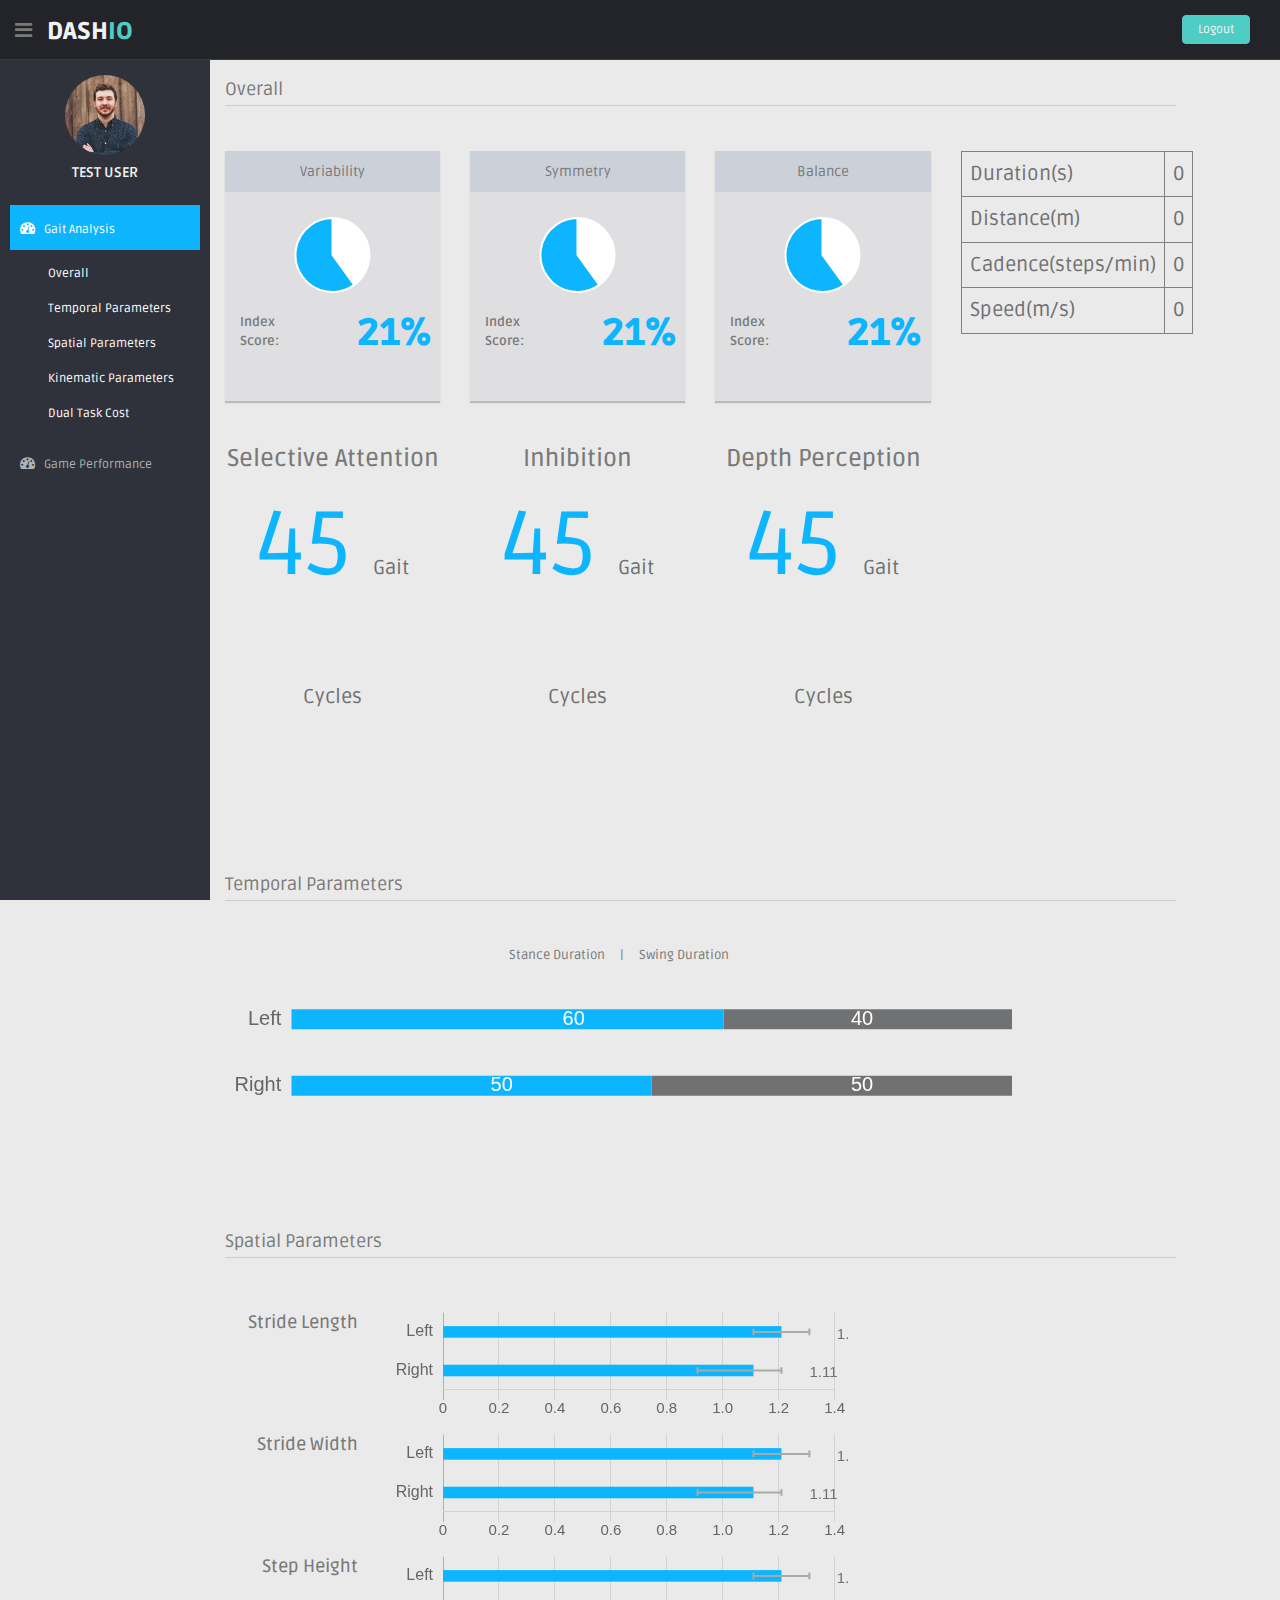
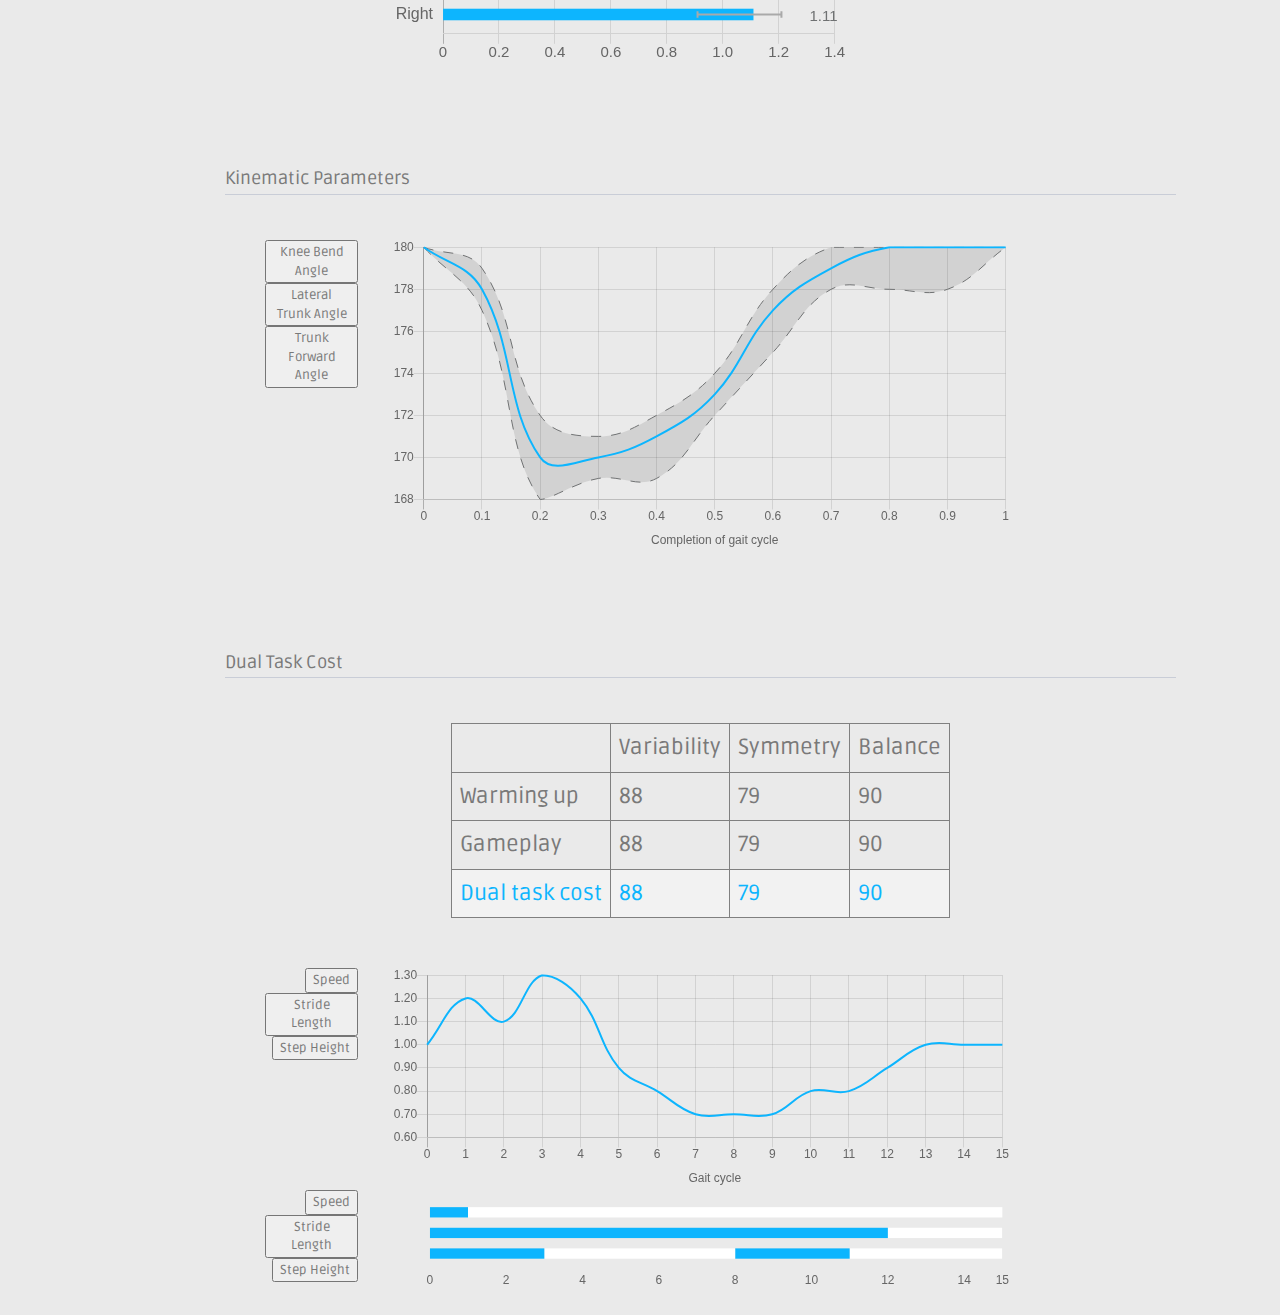
==== commit fb7559a4: "new template integration" ====
--- a/Dashio/index.html
+++ b/Dashio/index.html
@@ -7,7 +7,7 @@
   <meta name="description" content="">
   <meta name="author" content="Dashboard">
   <meta name="keyword" content="Dashboard, Bootstrap, Admin, Template, Theme, Responsive, Fluid, Retina">
-  <title>Dashio - Bootstrap Admin Template</title>
+  <title>GojiCare Webpage Demo</title>
 
   <!-- Favicons -->
   <link href="img/favicon.png" rel="icon">
@@ -23,13 +23,8 @@
   <link href="css/style.css" rel="stylesheet">
   <link href="css/style-responsive.css" rel="stylesheet">
   <script src="lib/chart-master/Chart.js"></script>
-
-  <!-- =======================================================
-    Template Name: Dashio
-    Template URL: https://templatemag.com/dashio-bootstrap-admin-template/
-    Author: TemplateMag.com
-    License: https://templatemag.com/license/
-  ======================================================= -->
+  <script src="lib/chart-master/Plugin.Errorbars.js"></script>
+
 </head>
 
 <body>
@@ -61,45 +56,24 @@
         <!-- sidebar menu start-->
         <ul class="sidebar-menu" id="nav-accordion">
           <p class="centered"><a href="profile.html"><img src="img/ui-sam.jpg" class="img-circle" width="80"></a></p>
-          <h5 class="centered">Sam Soffes</h5>
-          <li class="mt">
-            <a class="active" href="index.html#overall">
+          <h5 class="centered">TEST USER</h5>
+          <li class="sub-menu mt">
+            <a class="active" href="">
               <i class="fa fa-dashboard"></i>
-              <span>Overall</span>
+              <span>Gait Analysis</span>
               </a>
-          </li>
-          <li>
-            <a href="index.html">
-              <i class="fa fa-map-marker"></i>
-              <span>Temporal Parameters</span>
-              </a>
-          </li>
-          <li class="sub-menu">
-            <a href="javascript:;">
-              <i class="fa fa-cogs"></i>
-              <span>Spatial Parameters</span>
-              </a>
-            <ul class="sub">
-              <li><a href="index.html">Stride Length</a></li>
-              <li><a href="index.html">Stride Width</a></li>
-              <li><a href="index.html">Step Height</a></li>
+              <ul class="sub">
+              <li><a href="index.html#overall">&#160;&#160;Overall</a></li>
+              <li><a href="index.html#temporal">&#160;&#160;Temporal Parameters</a></li>
+              <li><a href="index.html#spatial">&#160;&#160;Spatial Parameters</a></li>
+              <li><a href="index.html#kinematic">&#160;&#160;Kinematic Parameters</a></li>
+              <li><a href="index.html#dtc">&#160;&#160;Dual Task Cost</a></li>
             </ul>
           </li>
           <li class="sub-menu">
-            <a href="javascript:;">
-              <i class="fa fa-book"></i>
-              <span>Kinematic Parameters</span>
-              </a>
-            <ul class="sub">
-              <li><a href="index.html">Knee Bend Angle</a></li>
-              <li><a href="index.html">Trunk Forward Angle</a></li>
-              <li><a href="index.html">Lateral Trunk Lean Angle</a></li>
-            </ul>
-          </li>
-          <li>
-            <a href="index.html">
-              <i class="fa fa-map-marker"></i>
-              <span>Dual Task Cost </span>
+            <a class="" href="">
+              <i class="fa fa-dashboard"></i>
+              <span>Game Performance</span>
               </a>
           </li>
     
@@ -126,7 +100,7 @@
                     <div class="grey-header">
                       <h5>Variability</h5>
                     </div>
-                    <canvas id="variability01" height="120" width="120"></canvas>
+                    <canvas id="variability01" height="8%" width="20%"></canvas>
                     <div class="row">
                       <div class="col-sm-6 col-xs-6 goleft">
                         <p>Index<br/>Score:</p>
@@ -144,7 +118,7 @@
                     <div class="grey-header">
                       <h5>Symmetry</h5>
                     </div>
-                    <canvas id="symmetry01" height="120" width="120"></canvas>
+                    <canvas id="symmetry01" height="8%" width="20%"></canvas>
                     <div class="row">
                       <div class="col-sm-6 col-xs-6 goleft">
                         <p>Index<br/>Score:</p>
@@ -162,7 +136,7 @@
                     <div class="grey-header">
                       <h5>Balance</h5>
                     </div>
-                    <canvas id="balance01" height="120" width="120"></canvas>
+                    <canvas id="balance01" height="8%" width="20%"></canvas>
                     <div class="row">
                       <div class="col-sm-6 col-xs-6 goleft">
                         <p>Index<br/>Score:</p>
@@ -175,7 +149,7 @@
                   <!-- /grey-panel -->
                 </div>
 
-                <div class="col-md-3 col-sm-4 mb" style="font-size:20px; color:#6F7172 ">
+                <div class="col-md-3 col-sm-4" style="font-size:20px; color:#6F7172 ">
                   <table  style="border: 1px solid gray;">
                     <tr>
                       <td style="border: 1px solid gray;padding:8px ">Duration(s)</td>
@@ -201,7 +175,7 @@
               <div class="row">
                 <div class="col-md-3 col-sm-4 mb">
                   <div class="grey-header centered">
-                    <h5>Selective Attention</h5>
+                    <h3>Selective Attention</h3>
                     <p style="text-align:center;font-size:90px;color:#0DB5FE">45
                     <a style="font-size:20px;color:#6F7172">Gait Cycles</a></p>
                   </div>
@@ -209,7 +183,7 @@
 
                 <div class="col-md-3 col-sm-4 mb">
                   <div class="grey-header centered">
-                    <h5>Inhibition</h5>
+                    <h3>Inhibition</h3>
                     <p style="text-align:center;font-size:90px;color:#0DB5FE">45
                     <a style="font-size:20px;color:#6F7172">Gait Cycles</a></p>
                   </div>
@@ -217,7 +191,7 @@
 
                 <div class="col-md-3 col-sm-4 mb">
                   <div class="grey-header centered">
-                    <h5>Depth Perception</h5>
+                    <h3>Depth Perception</h3>
                     <p style="text-align:center;font-size:90px;color:#0DB5FE">45
                     <a style="font-size:20px;color:#6F7172">Gait Cycles</a></p>
                   </div>
@@ -233,9 +207,22 @@
       <section id="temporal">
         <section class="wrapper">
           <div class="row">
+
             <div class="col-lg-11 main-chart">
               <div class="border-head">
                 <h3>Temporal Parameters</h3>
+              </div>
+
+              <div class="row mt">
+                <div class="col-lg-10">
+                  <p class="centered">Stance Duration&#160;&#160;&#160;&#160;&#160;|&#160;&#160;&#160;&#160;&#160;Swing Duration</p>
+                </div>
+              </div>
+
+              <div class="row">
+                <div class="col-lg-10">
+                  <canvas id="temporal01" width="20%" height="4%"></canvas>
+                </div>
               </div>
 
             </div>
@@ -244,253 +231,139 @@
       <!-- END TEMPORAL SECTION -->
       </section>
 
-      <section class="wrapper">
-        <div class="row">
-          <div class="col-lg-9 main-chart">
-            <!--custom chart end-->
-            <div class="row mt">
-              <!-- SERVER STATUS PANELS -->
-              <div class="col-md-4 col-sm-4 mb">
-                <div class="grey-panel pn donut-chart">
-                  <div class="grey-header">
-                    <h5>SERVER LOAD</h5>
-                  </div>
-                  <canvas id="serverstatus01" height="120" width="120"></canvas>
-                  <script>
-                    var doughnutData = [{
-                        value: 70,
-                        color: "#FF6B6B"
-                      },
-                      {
-                        value: 30,
-                        color: "#fdfdfd"
-                      }
-                    ];
-                    var myDoughnut = new Chart(document.getElementById("serverstatus01").getContext("2d")).Doughnut(doughnutData);
-                  </script>
-                  <div class="row">
-                    <div class="col-sm-6 col-xs-6 goleft">
-                      <p>Usage<br/>Increase:</p>
-                    </div>
-                    <div class="col-sm-6 col-xs-6">
-                      <h2>21%</h2>
-                    </div>
-                  </div>
-                </div>
-                <!-- /grey-panel -->
-              </div>
-              <!-- /col-md-4-->
-              <div class="col-md-4 col-sm-4 mb">
-                <div class="darkblue-panel pn">
-                  <div class="darkblue-header">
-                    <h5>DROPBOX STATICS</h5>
-                  </div>
-                  <canvas id="serverstatus02" height="120" width="120"></canvas>
-                  <script>
-                    var doughnutData = [{
-                        value: 60,
-                        color: "#1c9ca7"
-                      },
-                      {
-                        value: 40,
-                        color: "#f68275"
-                      }
-                    ];
-                    var myDoughnut = new Chart(document.getElementById("serverstatus02").getContext("2d")).Doughnut(doughnutData);
-                  </script>
-                  <p>April 17, 2014</p>
-                  <footer>
-                    <div class="pull-left">
-                      <h5><i class="fa fa-hdd-o"></i> 17 GB</h5>
-                    </div>
-                    <div class="pull-right">
-                      <h5>60% Used</h5>
-                    </div>
-                  </footer>
-                </div>
-                <!--  /darkblue panel -->
-              </div>
-              <!-- /col-md-4 -->
-              <div class="col-md-4 col-sm-4 mb">
-                <!-- REVENUE PANEL -->
-                <div class="green-panel pn">
-                  <div class="green-header">
-                    <h5>REVENUE</h5>
-                  </div>
-                  <div class="chart mt">
-                    <div class="sparkline" data-type="line" data-resize="true" data-height="75" data-width="90%" data-line-width="1" data-line-color="#fff" data-spot-color="#fff" data-fill-color="" data-highlight-line-color="#fff" data-spot-radius="4" data-data="[200,135,667,333,526,996,564,123,890,464,655]"></div>
-                  </div>
-                  <p class="mt"><b>$ 17,980</b><br/>Month Income</p>
-                </div>
-              </div>
-              <!-- /col-md-4 -->
-            </div>
-            <!-- /row -->
-            <div class="row">
-              <!-- WEATHER PANEL -->
-              <div class="col-md-4 mb">
-                <div class="weather pn">
-                  <i class="fa fa-cloud fa-4x"></i>
-                  <h2>11º C</h2>
-                  <h4>BUDAPEST</h4>
-                </div>
-              </div>
-              <!-- /col-md-4-->
-              <!-- DIRECT MESSAGE PANEL -->
-              <div class="col-md-8 mb">
-                <div class="message-p pn">
-                  <div class="message-header">
-                    <h5>DIRECT MESSAGE</h5>
-                  </div>
-                  <div class="row">
-                    <div class="col-md-3 centered hidden-sm hidden-xs">
-                      <img src="img/ui-danro.jpg" class="img-circle" width="65">
-                    </div>
-                    <div class="col-md-9">
-                      <p>
-                        <name>Dan Rogers</name>
-                        sent you a message.
-                      </p>
-                      <p class="small">3 hours ago</p>
-                      <p class="message">Lorem Ipsum is simply dummy text of the printing and typesetting industry. Lorem Ipsum has been the industry's standard dummy text ever since the 1500s.</p>
-                      <form class="form-inline" role="form">
-                        <div class="form-group">
-                          <input type="text" class="form-control" id="exampleInputText" placeholder="Reply Dan">
-                        </div>
-                        <button type="submit" class="btn btn-default">Send</button>
-                      </form>
-                    </div>
-                  </div>
-                </div>
-                <!-- /Message Panel-->
-              </div>
-              <!-- /col-md-8  -->
-            </div>
-            <div class="row">
-              <!-- TWITTER PANEL -->
-              <div class="col-md-4 mb">
-                <div class="twitter-panel pn">
-                  <i class="fa fa-twitter fa-4x"></i>
-                  <p>Dashio is here! Take a look and enjoy this new Bootstrap Dashboard theme.</p>
-                  <p class="user">@Alvrz_is</p>
-                </div>
-              </div>
-              <!-- /col-md-4 -->
-              <div class="col-md-4 mb">
-                <!-- WHITE PANEL - TOP USER -->
-                <div class="white-panel pn">
-                  <div class="white-header">
-                    <h5>TOP USER</h5>
-                  </div>
-                  <p><img src="img/ui-zac.jpg" class="img-circle" width="50"></p>
-                  <p><b>Zac Snider</b></p>
-                  <div class="row">
-                    <div class="col-md-6">
-                      <p class="small mt">MEMBER SINCE</p>
-                      <p>2012</p>
-                    </div>
-                    <div class="col-md-6">
-                      <p class="small mt">TOTAL SPEND</p>
-                      <p>$ 47,60</p>
-                    </div>
-                  </div>
-                </div>
-              </div>
-              <!-- /col-md-4 -->
-              <div class="col-md-4 mb">
-                <!-- INSTAGRAM PANEL -->
-                <div class="instagram-panel pn">
-                  <i class="fa fa-instagram fa-4x"></i>
-                  <p>@THISISYOU<br/> 5 min. ago
-                  </p>
-                  <p><i class="fa fa-comment"></i> 18 | <i class="fa fa-heart"></i> 49</p>
-                </div>
-              </div>
-              <!-- /col-md-4 -->
-            </div>
-            <!-- /row -->
-            <div class="row">
-              <div class="col-lg-4 col-md-4 col-sm-4 mb">
-                <div class="product-panel-2 pn">
-                  <div class="badge badge-hot">HOT</div>
-                  <img src="img/product.jpg" width="200" alt="">
-                  <h5 class="mt">Flat Pack Heritage</h5>
-                  <h6>TOTAL SALES: 1388</h6>
-                  <button class="btn btn-small btn-theme04">FULL REPORT</button>
-                </div>
-              </div>
-              <!-- /col-md-4 -->
-              <!--  PROFILE 02 PANEL -->
-              <div class="col-lg-4 col-md-4 col-sm-4 mb">
-                <div class="content-panel pn">
-                  <div id="profile-02">
-                    <div class="user">
-                      <img src="img/friends/fr-06.jpg" class="img-circle" width="80">
-                      <h4>DJ SHERMAN</h4>
-                    </div>
-                  </div>
-                  <div class="pr2-social centered">
-                    <a href="#"><i class="fa fa-twitter"></i></a>
-                    <a href="#"><i class="fa fa-facebook"></i></a>
-                    <a href="#"><i class="fa fa-dribbble"></i></a>
-                  </div>
-                </div>
-                <!-- /panel -->
-              </div>
-              <!--/ col-md-4 -->
-              <div class="col-md-4 col-sm-4 mb">
-                <div class="green-panel pn">
-                  <div class="green-header">
-                    <h5>DISK SPACE</h5>
-                  </div>
-                  <canvas id="serverstatus03" height="120" width="120"></canvas>
-                  <script>
-                    var doughnutData = [{
-                        value: 60,
-                        color: "#2b2b2b"
-                      },
-                      {
-                        value: 40,
-                        color: "#fffffd"
-                      }
-                    ];
-                    var myDoughnut = new Chart(document.getElementById("serverstatus03").getContext("2d")).Doughnut(doughnutData);
-                  </script>
-                  <h3>60% USED</h3>
-                </div>
-              </div>
-              <!-- /col-md-4 -->
-            </div>
-            <!-- /row -->
-          </div>
-          <!-- /col-lg-9 END SECTION MIDDLE -->
-        </div>
-        <!-- /row -->
+      <section id="spatial">
+        <section class="wrapper">
+          <div class="row">
+            <div class="col-lg-11 main-chart">
+              <div class="border-head">
+                <h3>Spatial Parameters</h3>
+              </div>
+
+              <div class="row mt">
+                <div class="col-sm-2">
+                  <h4 class="pull-right">Stride Length</h4>
+                </div>
+                <div class="col-md-6">
+                  <canvas id="spatial01" width="15%" height="4%"></canvas>
+                </div>
+              </div>
+              <div class="row">
+                <div class="col-sm-2">
+                  <h4 class="pull-right">Stride Width</h4>
+                </div>
+                <div class="col-md-6">
+                  <canvas id="spatial02" width="15%" height="4%"></canvas>
+                </div>
+              </div>
+              <div class="row">
+                <div class="col-sm-2">
+                  <h4 class="pull-right">Step Height</h4>
+                </div>
+                <div class="col-md-6">
+                  <canvas id="spatial03" width="15%" height="4%"></canvas>
+                </div>
+              </div>
+
+            </div>
+          </div>
+        </section>
+      <!-- END SPATIAL SECTION -->
       </section>
-    </section>
-    <!--main content end-->
-    <!--footer start-->
-    <footer class="site-footer">
-      <div class="text-center">
-        <p>
-          &copy; Copyrights <strong>Dashio</strong>. All Rights Reserved
-        </p>
-        <div class="credits">
-          <!--
-            You are NOT allowed to delete the credit link to TemplateMag with free version.
-            You can delete the credit link only if you bought the pro version.
-            Buy the pro version with working PHP/AJAX contact form: https://templatemag.com/dashio-bootstrap-admin-template/
-            Licensing information: https://templatemag.com/license/
-          -->
-          Created with Dashio template by <a href="https://templatemag.com/">TemplateMag</a>
-        </div>
-        <a href="index.html#" class="go-top">
-          <i class="fa fa-angle-up"></i>
-          </a>
-      </div>
-    </footer>
-    <!--footer end-->
-  </section>
+
+      <section id="kinematic">
+        <section class="wrapper">
+          <div class="row">
+
+            <div class="col-lg-11 main-chart">
+              <div class="border-head">
+                <h3>Kinematic Parameters</h3>
+              </div>
+
+              <div class="row mt">
+                <div class="col-sm-2">
+                  <ul><button class="pull-right">Knee Bend Angle</button></ul>
+                  <ul><button class="pull-right">Lateral Trunk Angle</button></ul>
+                  <ul><button class="pull-right">Trunk Forward Angle</button></ul>
+                </div>
+                <div class="col-lg-8">
+                  <canvas id="kinematic01" width="20%" height="10%"></canvas>
+                </div>
+              </div>
+
+            </div>
+          </div>
+        </section>
+      <!-- END KINEMATIC SECTION -->
+      </section>
+
+      <section id="dtc">
+        <section class="wrapper">
+          <div class="row">
+
+            <div class="col-lg-11 main-chart">
+              <div class="border-head">
+                <h3>Dual Task Cost</h3>
+              </div>
+
+              <div class="row mt ">
+                <div class="col-lg-12 mb">
+                  <table  class="center" style="border: 1px solid gray;font-size:22px  " >
+                    <tr>
+                      <td style="border: 1px solid gray;padding:8px "></td>
+                      <td style="border: 1px solid gray;padding:8px ">Variability</td>
+                      <td style="border: 1px solid gray;padding:8px ">Symmetry</td>
+                      <td style="border: 1px solid gray;padding:8px ">Balance</td>
+                    </tr>
+                    <tr>
+                      <td style="border: 1px solid gray;padding:8px ">Warming up</td>
+                      <td style="border: 1px solid gray;padding:8px ">88</td>
+                      <td style="border: 1px solid gray;padding:8px ">79</td>
+                      <td style="border: 1px solid gray;padding:8px ">90</td>
+                    </tr>
+                    <tr>
+                      <td style="border: 1px solid gray;padding:8px ">Gameplay</td>
+                      <td style="border: 1px solid gray;padding:8px ">88</td>
+                      <td style="border: 1px solid gray;padding:8px ">79</td>
+                      <td style="border: 1px solid gray;padding:8px ">90</td>
+                    </tr>
+                    <tr>
+                      <td style="border: 1px solid gray;padding:8px;background-Color:#f2f2f2;color:#0DB5FE ">Dual task cost</td>
+                      <td style="border: 1px solid gray;padding:8px;background-Color:#f2f2f2;color:#0DB5FE ">88</td>
+                      <td style="border: 1px solid gray;padding:8px;background-Color:#f2f2f2;color:#0DB5FE ">79</td>
+                      <td style="border: 1px solid gray;padding:8px;background-Color:#f2f2f2;color:#0DB5FE ">90</td>
+                    </tr>
+                  </table>
+                </div>
+              </div>
+
+              <div class="row mt">
+                <div class="col-sm-2">
+                  <ul><button class="pull-right">Speed</button></ul>
+                  <ul><button class="pull-right">Stride Length</button></ul>
+                  <ul><button class="pull-right">Step Height</button></ul>
+                </div>
+                <div class="col-lg-8">
+                  <canvas id="dtc01" width="28%" height="10%"></canvas>
+                </div>
+              </div>
+              <div class="row">
+                <div class="col-sm-2">
+                  <ul><button class="pull-right">Speed</button></ul>
+                  <ul><button class="pull-right">Stride Length</button></ul>
+                  <ul><button class="pull-right">Step Height</button></ul>
+                </div>
+                <div class="col-lg-8">
+                  <canvas id="dtclabel01" width ="30%" height = "5%"></canvas>
+                </div>
+              </div>
+
+            </div>
+          </div>
+        </section>
+      <!-- END DTC SECTION -->
+      </section>
+
+
   <!-- js placed at the end of the document so the pages load faster -->
   <script src="lib/jquery/jquery.min.js"></script>
 
@@ -504,71 +377,7 @@
   <script type="text/javascript" src="lib/gritter/js/jquery.gritter.js"></script>
   <script type="text/javascript" src="lib/gritter-conf.js"></script>
   <script src="js/bgcharts.js"></script>
-  <!--script for this page-->
-  <script src="lib/sparkline-chart.js"></script>
-  <script src="lib/zabuto_calendar.js"></script>
-  <script type="text/javascript">
-    $(document).ready(function() {
-      var unique_id = $.gritter.add({
-        // (string | mandatory) the heading of the notification
-        title: 'Welcome to Dashio!',
-        // (string | mandatory) the text inside the notification
-        text: 'Hover me to enable the Close Button. You can hide the left sidebar clicking on the button next to the logo.',
-        // (string | optional) the image to display on the left
-        image: 'img/ui-sam.jpg',
-        // (bool | optional) if you want it to fade out on its own or just sit there
-        sticky: false,
-        // (int | optional) the time you want it to be alive for before fading out
-        time: 8000,
-        // (string | optional) the class name you want to apply to that specific message
-        class_name: 'my-sticky-class'
-      });
-
-      return false;
-    });
-  </script>
-  <script type="application/javascript">
-    $(document).ready(function() {
-      $("#date-popover").popover({
-        html: true,
-        trigger: "manual"
-      });
-      $("#date-popover").hide();
-      $("#date-popover").click(function(e) {
-        $(this).hide();
-      });
-
-      $("#my-calendar").zabuto_calendar({
-        action: function() {
-          return myDateFunction(this.id, false);
-        },
-        action_nav: function() {
-          return myNavFunction(this.id);
-        },
-        ajax: {
-          url: "show_data.php?action=1",
-          modal: true
-        },
-        legend: [{
-            type: "text",
-            label: "Special event",
-            badge: "00"
-          },
-          {
-            type: "block",
-            label: "Regular event",
-          }
-        ]
-      });
-    });
-
-    function myNavFunction(id) {
-      $("#date-popover").hide();
-      var nav = $("#" + id).data("navigation");
-      var to = $("#" + id).data("to");
-      console.log('nav ' + nav + ' to: ' + to.month + '/' + to.year);
-    }
-  </script>
+
 </body>
 
 </html>
--- a/Dashio/css/style.css
+++ b/Dashio/css/style.css
@@ -180,6 +180,11 @@
 	text-align: center;
 }
 
+.center{
+    margin-left: auto;
+    margin-right: auto;
+}
+
 .goleft {
 	text-align: left;
 }
@@ -318,16 +323,18 @@
     -o-transition: all 0.3s ease;
     -ms-transition: all 0.3s ease;
     transition: all 0.3s ease;
-    color: #aeb2b7;
+    color: #fff;
 }
 
 ul.sidebar-menu li ul.sub li a:hover {
-	color: white;
-	background: transparent;
+	color: #fff;
+	background: #0DB5FE;
 }
 
 ul.sidebar-menu li ul.sub li.active a {
-    color: #4ECDC4;
+    background: #0DB5FE;
+    color: #fff;
+
     -webkit-transition: all 0.3s ease;
     -moz-transition: all 0.3s ease;
     -o-transition: all 0.3s ease;
@@ -366,7 +373,7 @@
 }
 
 ul.sidebar-menu li a.active, ul.sidebar-menu li a:hover, ul.sidebar-menu li a:focus {
-    background: #4ECDC4;
+    background: #0DB5FE;
     color: #fff;
     display: block;
 
